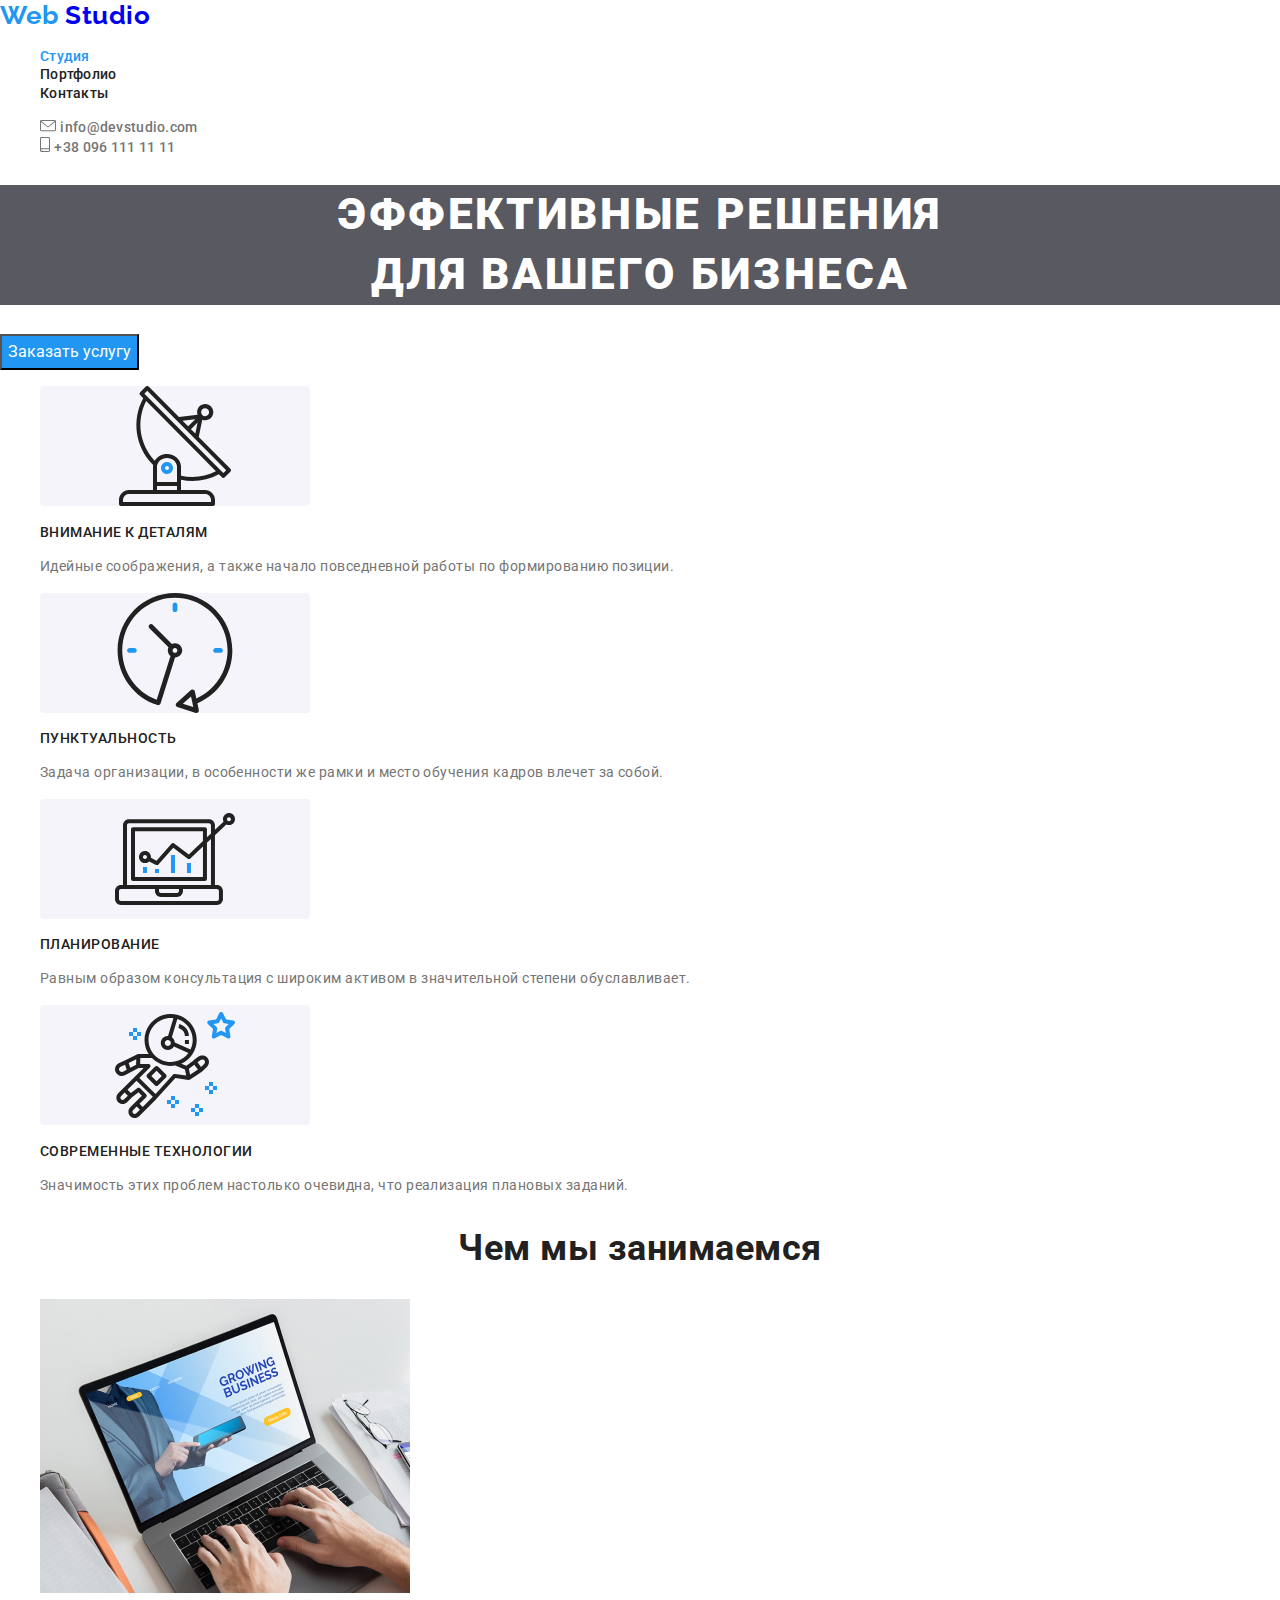
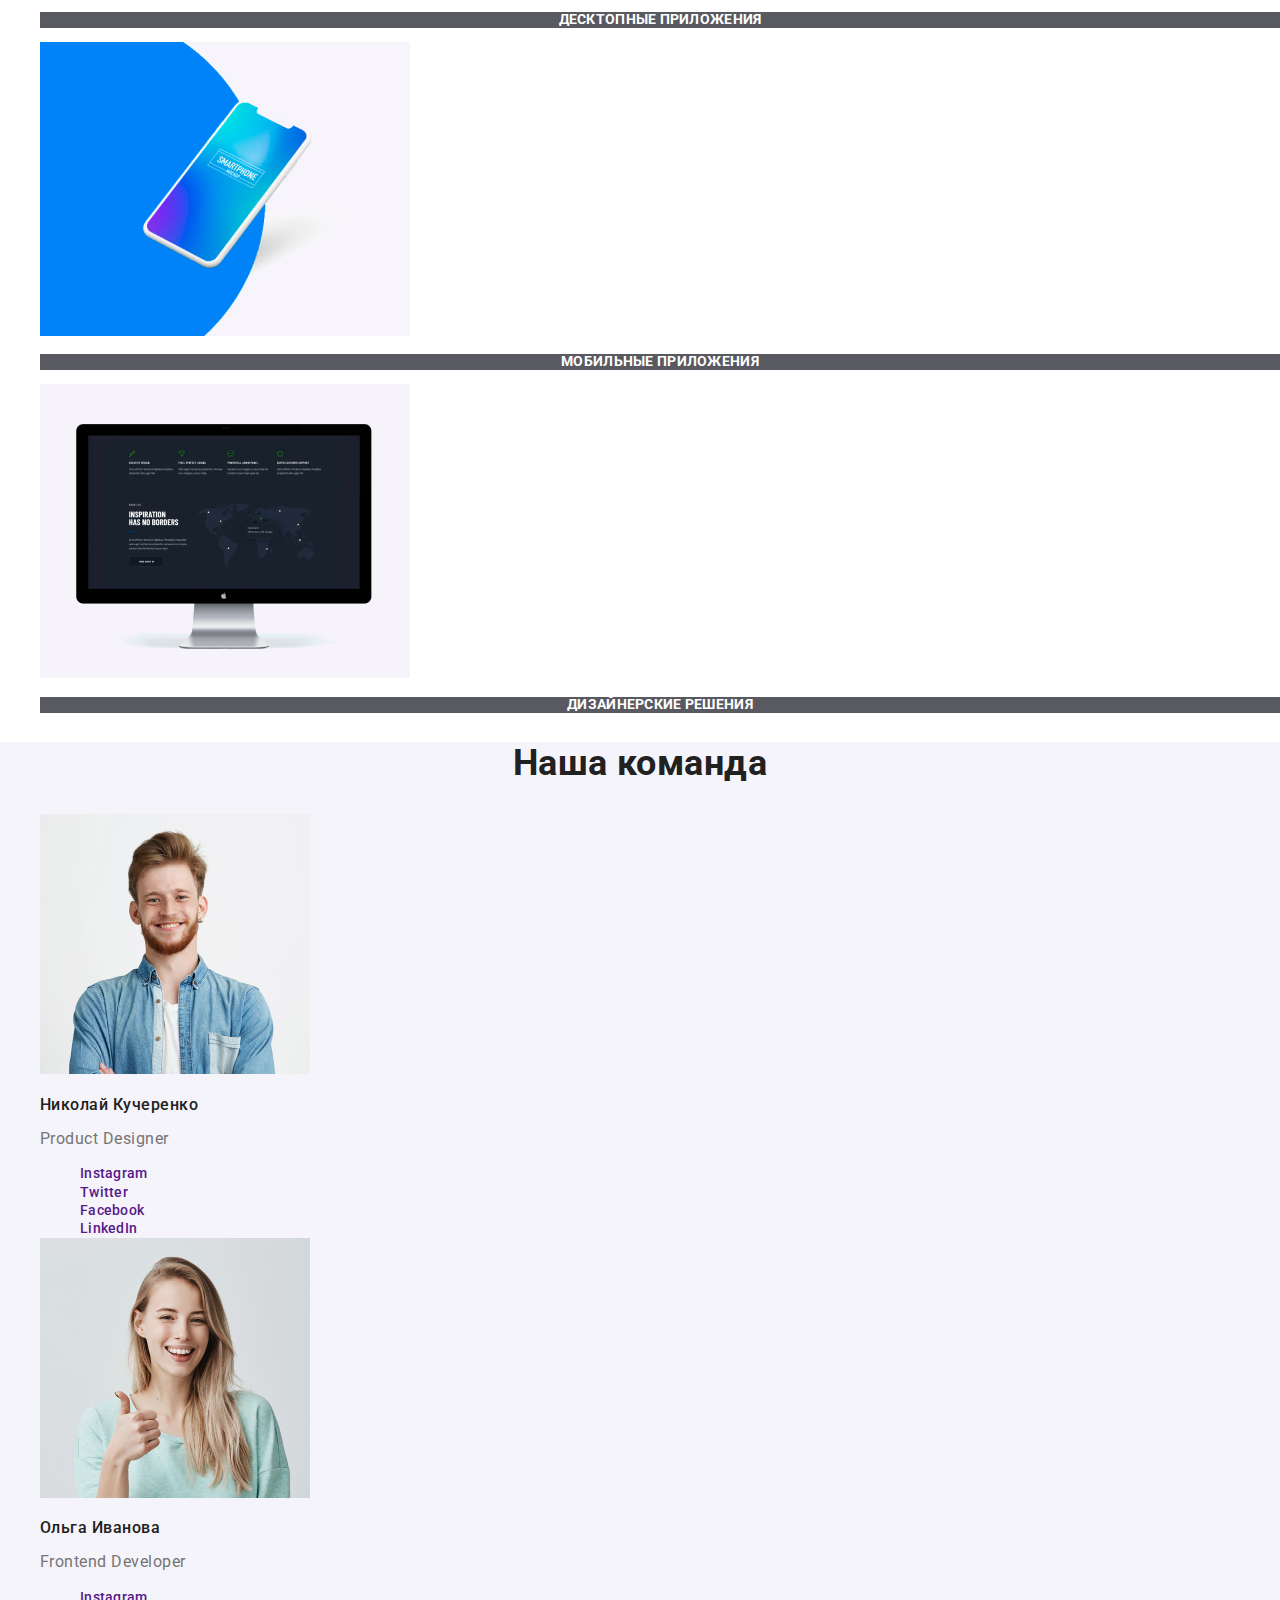
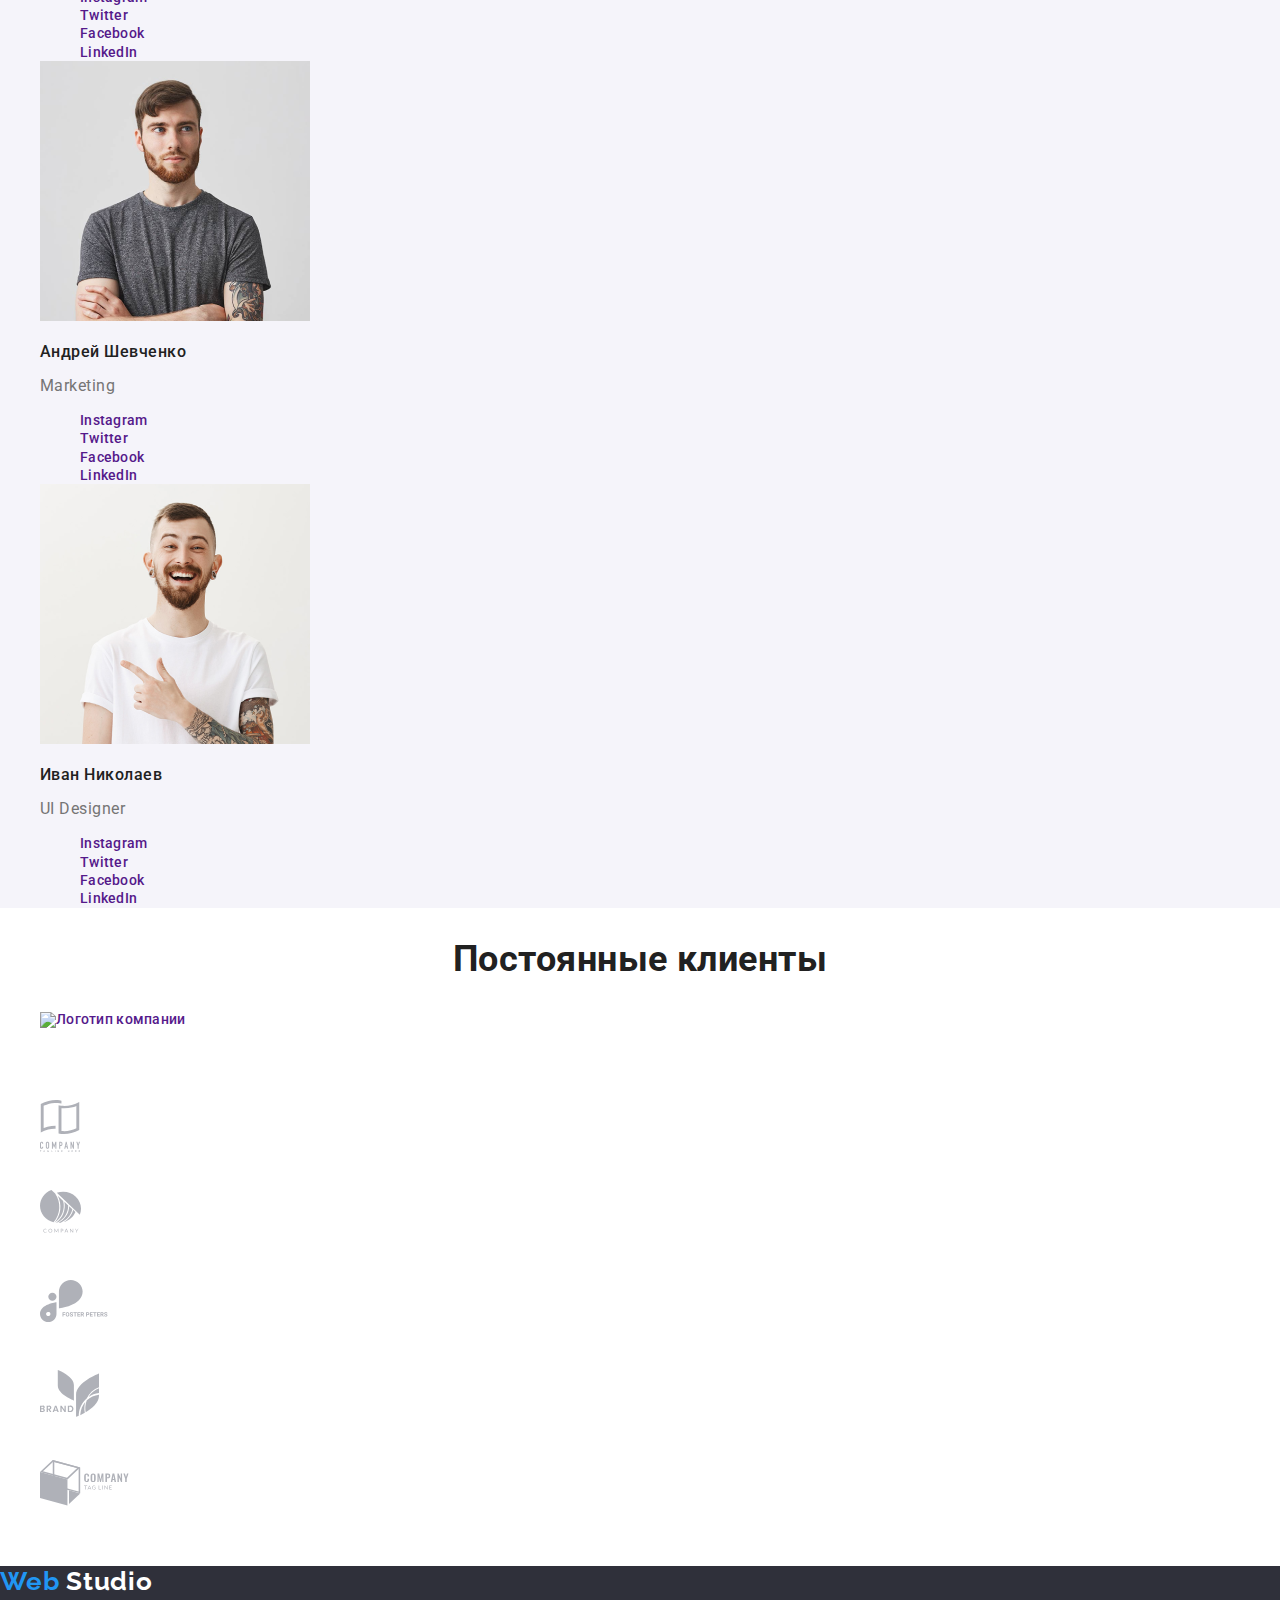
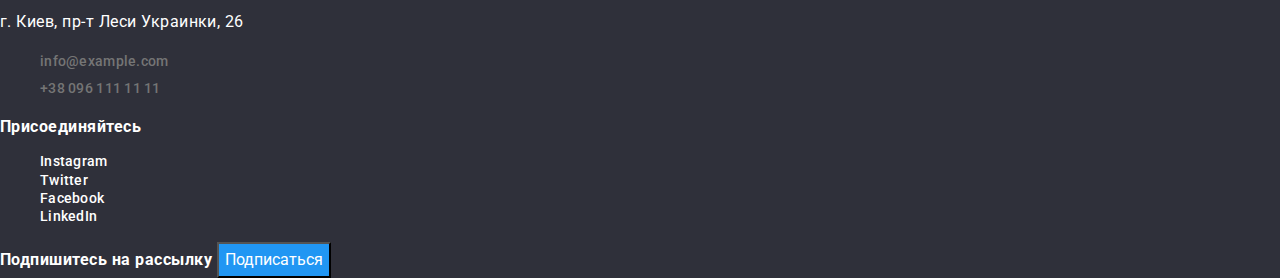
==== index.html @ 059a4208 "Старт ДЗ-3" ====
<!DOCTYPE html>
<html lang="ru">
  <head>
    <meta charset="UTF-8" />
    <meta name="viewport" content="width=device-width, initial-scale=1.0" />
    <title>Web Studio</title>
    <link href="https://fonts.googleapis.com/css2?family=Raleway:wght@700&family=Roboto:wght@400;500;700;900&display=swap" rel="stylesheet">
    <link rel="stylesheet" href="./css/normalize.css">
    <link rel="stylesheet" href="./css/common.css">
    <link rel="stylesheet" href="./css/main.css">
  </head>
  <body>
    <header class="page-header">
      <nav>
        <a href="/" class="logo"><span>Web</span> Studio</a>

        <ul class="site-nav list">
          <li><a href="./index.html" class="link current">Студия</a></li>
          <li><a href="./portfolio.html" class="link">Портфолио</a></li>
          <li><a href="" class="link">Контакты</a></li>
        </ul>
      </nav>

      <ul class="contacts-link">
        <li>
          <img src="./img/envelope.svg" alt="конверт">
          <a href="mailto:info@devstudio.com" target="_blank" rel="noopener noreferrer">
            info@devstudio.com</a>
        </li>

        <li>
          <img src="./img/smartphone.svg" alt="смартфон">
          <a href="tel:+380961111111">+38 096 111 11 11</a>
        </li>
      </ul>
    </header>

    <main>
 
    <!--Секция шапка или герой-->
    <div>
      <section class="section">
        <h1 class="section-title main-title">Эффективные решения <br> для вашего бизнеса</h1>
        <button type="button" class="button main">Заказать услугу</button>
      </section>
    </div>

    <!--Секция Особенности нашей работы-->
    <section class="section">
      <h2 class="section-title visually-hidden">Особенности нашей работы</h2>

      <ul>
        <li class="holder">
          <img class="holder-img" src="./img/antenna.svg" alt="антенна">
          <h3>Внимание к деталям</h3>
          <p>Идейные соображения, а также начало повседневной работы по формированию позиции.</p>
        </li>

        <li class="holder">
          <img class="holder-img" src="./img/clock.svg" alt="часы">
          <h3>Пунктуальность</h3>
          <p>Задача организации, в особенности же рамки и место обучения кадров влечет за собой.</p>
        </li>

        <li class="holder">
          <img class="holder-img" src="./img/diagram.svg" alt="диаграмма в ноутбуке">
          <h3>Планирование</h3>
          <p>Равным образом консультация с широким активом в значительной степени обуславливает.</p>
        </li>

        <li class="holder">
          <img class="holder-img" src="./img/astronaut.svg" alt="астронавт">
          <h3>Современные технологии</h3>
          <p>Значимость этих проблем настолько очевидна, что реализация плановых заданий.</p>
        </li>
      </ul>
    </section>

    <!--Секция Чем мы занимаемся-->
    <section class="section">
      <h2 class="section-title">Чем мы занимаемся</h2>

      <ul>
        <li>
          <a href="">
            <img src="./img/leptop.jpg" alt="ноутбук" width="370">
            <h3 class="holder">Десктопные приложения</h3>
          </a>
        </li>

        <li>
          <a href="">
            <img src="./img/smartphone.jpg" alt="смартфон" width="370">
            <h3 class="holder">Мобильные приложения</h3>
          </a>
        </li>

        <li>
          <a href="">
            <img src="./img/monitor.jpg" alt="монитор" width="370">
            <h3 class="holder">Дизайнерские решения</h3>
          </a>
        </li>
      </ul>
    </section>

    <!--Секция Наша команда-->
    <section class="section team">
      <h2 class="section-title">Наша команда</h2>
      <ul>
        <li>
          <img src="./img/nikolay_kucherenko.jpg" alt="фото Николай Кучеренко" width="270">
          <h3>Николай Кучеренко</h3>
          <p>Product Designer</p>

          <ul class="social-links">
            <li><a href="" aria-label="Ссылка на Instagram">Instagram</a></li>
            <li><a href="" aria-label="Ссылка на Twitter">Twitter</a></li>
            <li><a href="" aria-label="Ссылка на Facebook">Facebook</a></li>
            <li><a href="" aria-label="Ссылка на LinkedIn">LinkedIn</a></li>
          </ul>
        </li>

        <li>
          <img src="./img/olga_ivanova.png" alt="фото Ольга Иванова" width="270">
          <h3>Ольга Иванова</h3>
          <p>Frontend Developer</p>

          <ul class="social-links">
            <li><a href="" aria-label="Ссылка на Instagram">Instagram</a></li>
            <li><a href="" aria-label="Ссылка на Twitter">Twitter</a></li>
            <li><a href="" aria-label="Ссылка на Facebook">Facebook</a></li>
            <li><a href="" aria-label="Ссылка на LinkedIn">LinkedIn</a></li>
          </ul>
        </li>

        <li>
          <img src="./img/andrey_schevchenko.png" alt="фото Андрей Шевченко" width="270">
          <h3>Андрей Шевченко</h3>
          <p>Marketing</p>

          <ul class="social-links">
            <li><a href="" aria-label="Ссылка на Instagram">Instagram</a></li>
            <li><a href="" aria-label="Ссылка на Twitter">Twitter</a></li>
            <li><a href="" aria-label="Ссылка на Facebook">Facebook</a></li>
            <li><a href="" aria-label="Ссылка на LinkedIn">LinkedIn</a></li>
          </ul>
        </li>

        <li>
          <img src="./img/ivan_nikolaev.png" alt="фото Иван Николаев" width="270">
          <h3>Иван Николаев</h3>
          <p>UI Designer</p>

          <ul class="social-links">
            <li><a href="" aria-label="Ссылка на Instagram">Instagram</a></li>
            <li><a href="" aria-label="Ссылка на Twitter">Twitter</a></li>
            <li><a href="" aria-label="Ссылка на Facebook">Facebook</a></li>
            <li><a href="" aria-label="Ссылка на LinkedIn">LinkedIn</a></li>
          </ul>

          <!-- <ul>
            <li><a href=""><img src="./img/ellipse_instagram.svg" alt="значек инстраграм"></a></li>
            <li><a href=""><img src="./img/ellipse_twitter.svg" alt="значек твитер"></a></li>
            <li><a href=""><img src="./img/ellipse_facebook.svg" alt="значек фейсбук"></a></li>
            <li><a href=""><img src="./img/ellipse _linkedin.svg" alt="значек линкедин"></a></li>
          </ul> -->
        </li>
      </ul>
    </section>

    <!--Секция Постоянные клиенты-->
    <section class="section">
      <h2 class="section-title">Постоянные клиенты</h2>
      <ul>
        <li class="icon"><a href=""><img src="./img/YA&CO.svg" alt="Логотип компании"></a></li>
        <li class="icon"><a href=""><img src="./img/company_tagline_here.svg" alt="Логотип компании"></a></li>
        <li class="icon"><a href=""><img src="./img/company.svg" alt="Логотип компании"></a></li>
        <li class="icon"><a href=""><img src="./img/foster_peters.svg" alt="Логотип компании"></a></li>
        <li class="icon"><a href=""><img src="./img/brand.svg" alt="Логотип компании"></a></li>
        <li class="icon"><a href=""><img src="./img/company_tagline.svg" alt="Логотип компании"></a></li>
      </ul>
    </section>
    </main>
    
    <!-- Секция Футера -->
    <footer>
      <a href="/" class="logo"><span>Web</span> Studio</a>
      <address class="address">
        <p class="address">г. Киев, пр-т Леси Украинки, 26</p>
        <ul class="contacts-link">
          <li><a href="mailto:info@example.com" target="_blank" rel="noopener noreferrer">
            info@example.com</a></li>
          <li><a href="tel:+380961111111">+38 096 111 11 11</a></li>
        </ul>
      </address>
      
      <b>Присоединяйтесь</b>
      <ul class="social-links">
        <li><a href="https://instagram.com" target="_blank" rel="noopener noreferrer" 
          aria-label="Ссылка на Instagram">Instagram</a>
        </li>

        <li><a href="https://Twitter.com" target="_blank" rel="noopener noreferrer"
          aria-label="Ссылка на Twitter">Twitter</a>
        </li>

        <li><a href="https://facebook.com" target="_blank" rel="noopener noreferrer"
          aria-label="Ссылка на Facebook">Facebook</a>
        </li>

        <li><a href="https://linkedin.com" target="_blank" rel="noopener noreferrer"
          aria-label="Ссылка на LinkedIn">LinkedIn</a>
        </li>
      </ul>
      <b>Подпишитесь на рассылку</b>
      <button type="button" class="button main">Подписаться</button>
    </footer>
  </body>
</html>
---- css/common.css ----
html {
    box-sizing: border-box;
}

*,
*::before,
*::after {
    box-sizing: inherit;
}

:root {
    --primary-text-color: #212121;
    --secondary-text-color: #757575;
    --accent-color: #2196F3;
    --primary-white-color: #ffffff;
    --secondary-background-color: #F5F4FA;
}

body {
    font-family: Roboto, sans-serif;
    color: var(--primary-text-color);
    background-color: var(--primary-white-color);
    font-style: normal;
    letter-spacing: 0.03em;
}
.visually-hidden { 
    position: absolute !important; clip: rect(1px 1px 1px 1px); /* IE6, IE7 */ clip: rect(1px, 1px, 1px, 1px); padding:0 !important; border:0 !important; height: 1px !important; width: 1px !important; overflow: hidden;
}
 
p {
    color: var(--secondary-text-color);
}

ul {
    list-style: none;
}

a {
    font-weight: 500;
    font-size: 14px;
    line-height: 1.14;
    letter-spacing: 0.02em;
    text-decoration-line:none;
}

/*стилизация логотипа*/

.main-title {
    color: var(--primary-white-color);
    background-color: rgba(47, 48, 58, 0.8);
}

.logo {
    font-family: Raleway, sans-serif;
    font-weight: bold;
    font-size: 26px;
    line-height: 1.19;
}

.logo span {
    color: var(--accent-color);
}

/*site nav*/

.site-nav .link {
    color: var(--primary-text-color);
}

.site-nav .link:hover,
.site-nav .link:focus,
.contacts-link a:hover,
.contacts-link a:focus,
.social-links a:hover,
.social-links a:focus {
    color: var(--accent-color);
}

.site-nav .link.current {
    color: var(--accent-color);
}

/*Contacts*/
 .contacts-link a {
    color: var(--secondary-text-color);
}

/*Стилизация кнопок*/
.button {
    font-family: Roboto, sans-serif;
    font-size: 16px;
    line-height: 1.875; 
}

.button.main,
.button:hover,
.button:focus,
.holder:hover,
.icon:hover
 {
    color: var(--primary-white-color);
    background-color: var(--accent-color);
}

 /*Стилизация футера*/
.address,
footer b,
footer .social-links a {
    font-style: normal;
    color: var(--primary-white-color);
}

footer {
    background-color: #2F303A;
}

footer .logo {
    font-family: Raleway, sans-serif;
    font-weight: bold;
    font-size: 26px;
    line-height: 1.19;
    letter-spacing: 0.03em;
    color: var(--primary-white-color);
}

.address .contacts-link {
    line-height: 1.71;
    letter-spacing: 0.03em;
    color: rgba(255, 255, 255, 0.6);
}
---- css/main.css ----
.section-title.main-title {
    font-weight: 900;
    font-size: 44px;
    line-height: 1.36;
    text-align: center;
    letter-spacing: 0.06em;
    text-transform: uppercase;
}

.holder-img {
    width: 270px;
    height: 120px;
    left: 215px;
    top: 774px;
    background-color: var(--secondary-background-color);
    border-radius: 4px;
}

.holder>h3 {
    font-size: 14px;
    line-height: 1.14;
    text-transform: uppercase;
}

.holder>p {
    font-size: 14px;
    line-height: 1.71;
   }

.section-title {
    font-weight: bold;
    font-size: 36px;
    line-height: 1.17;
    text-align: center;
}

h3.holder {
    font-weight: bold;
    font-size: 14px;
    line-height: 1.14;
    text-align: center;
    text-transform: uppercase;
    color: var(--primary-white-color);
    background-color: rgba(47, 48, 58, 0.8);
}

.section.team {
    background-color: var(--secondary-background-color);
}

h3 {
    font-weight: 500;
    font-size: 16px;
    line-height: 1.19;
}

.icon {
    width: 170px;
    height: 90px;
}

/*цвет основного текста #212121*/

/*вторичный цвет #757575*/

/*белый #FFFFFF*/

/*акцент #2196F3*/

/*основной цвет фона #FFFFFF*/

/*вторичный цвет фона #F5F4FA*/

/*цвет фона футера #2F303A*/
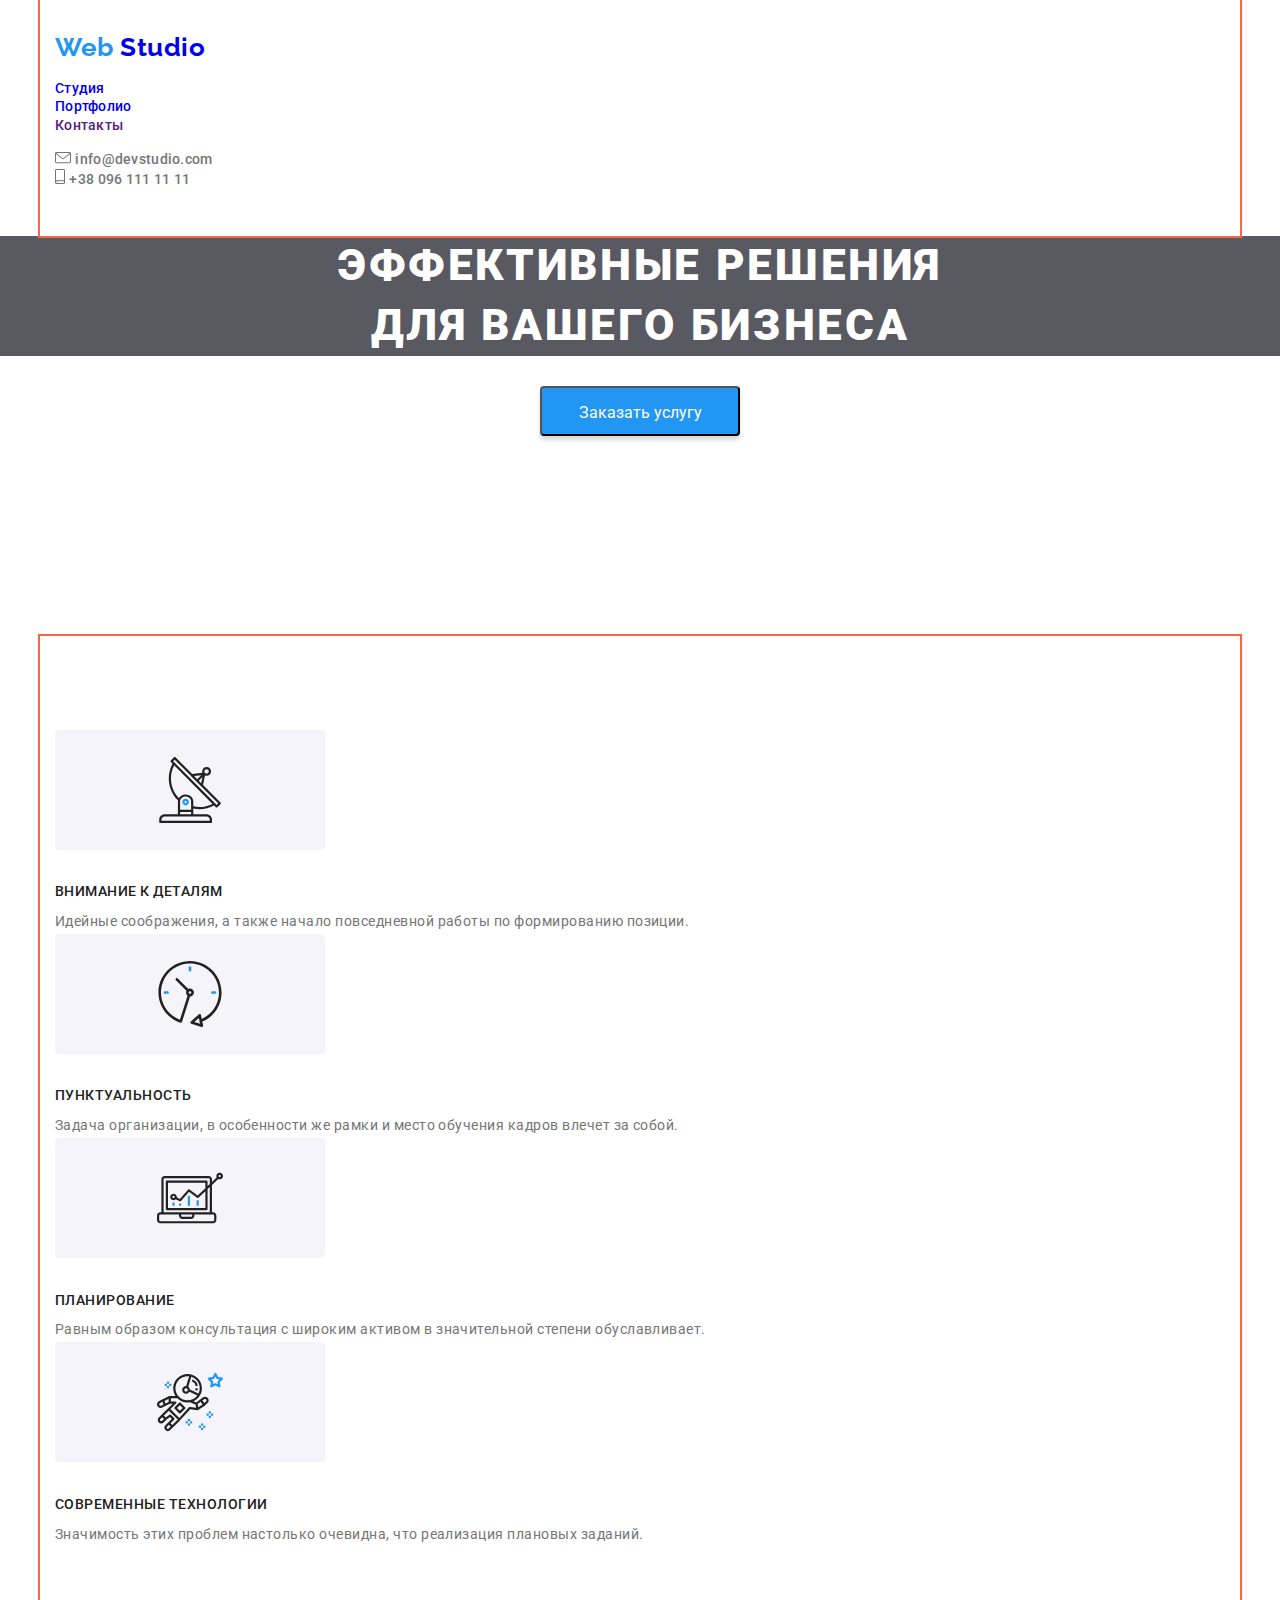
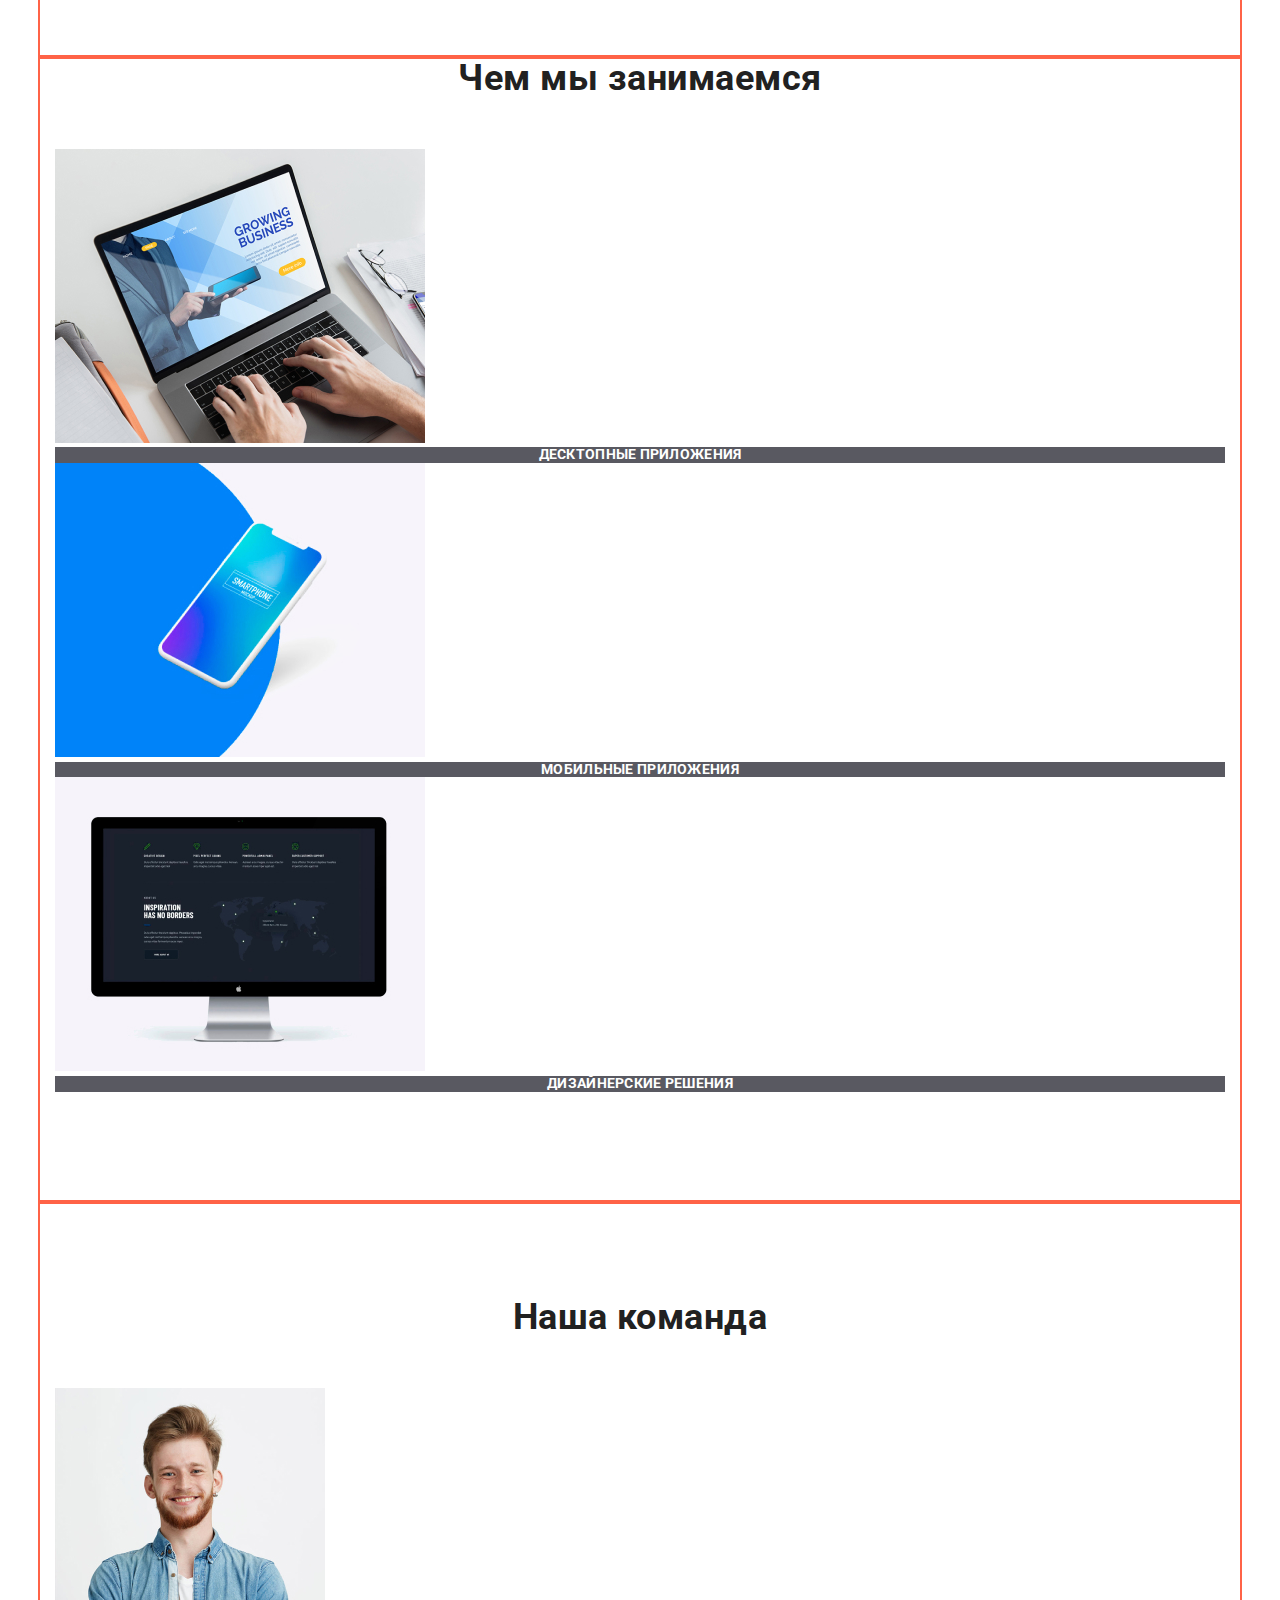
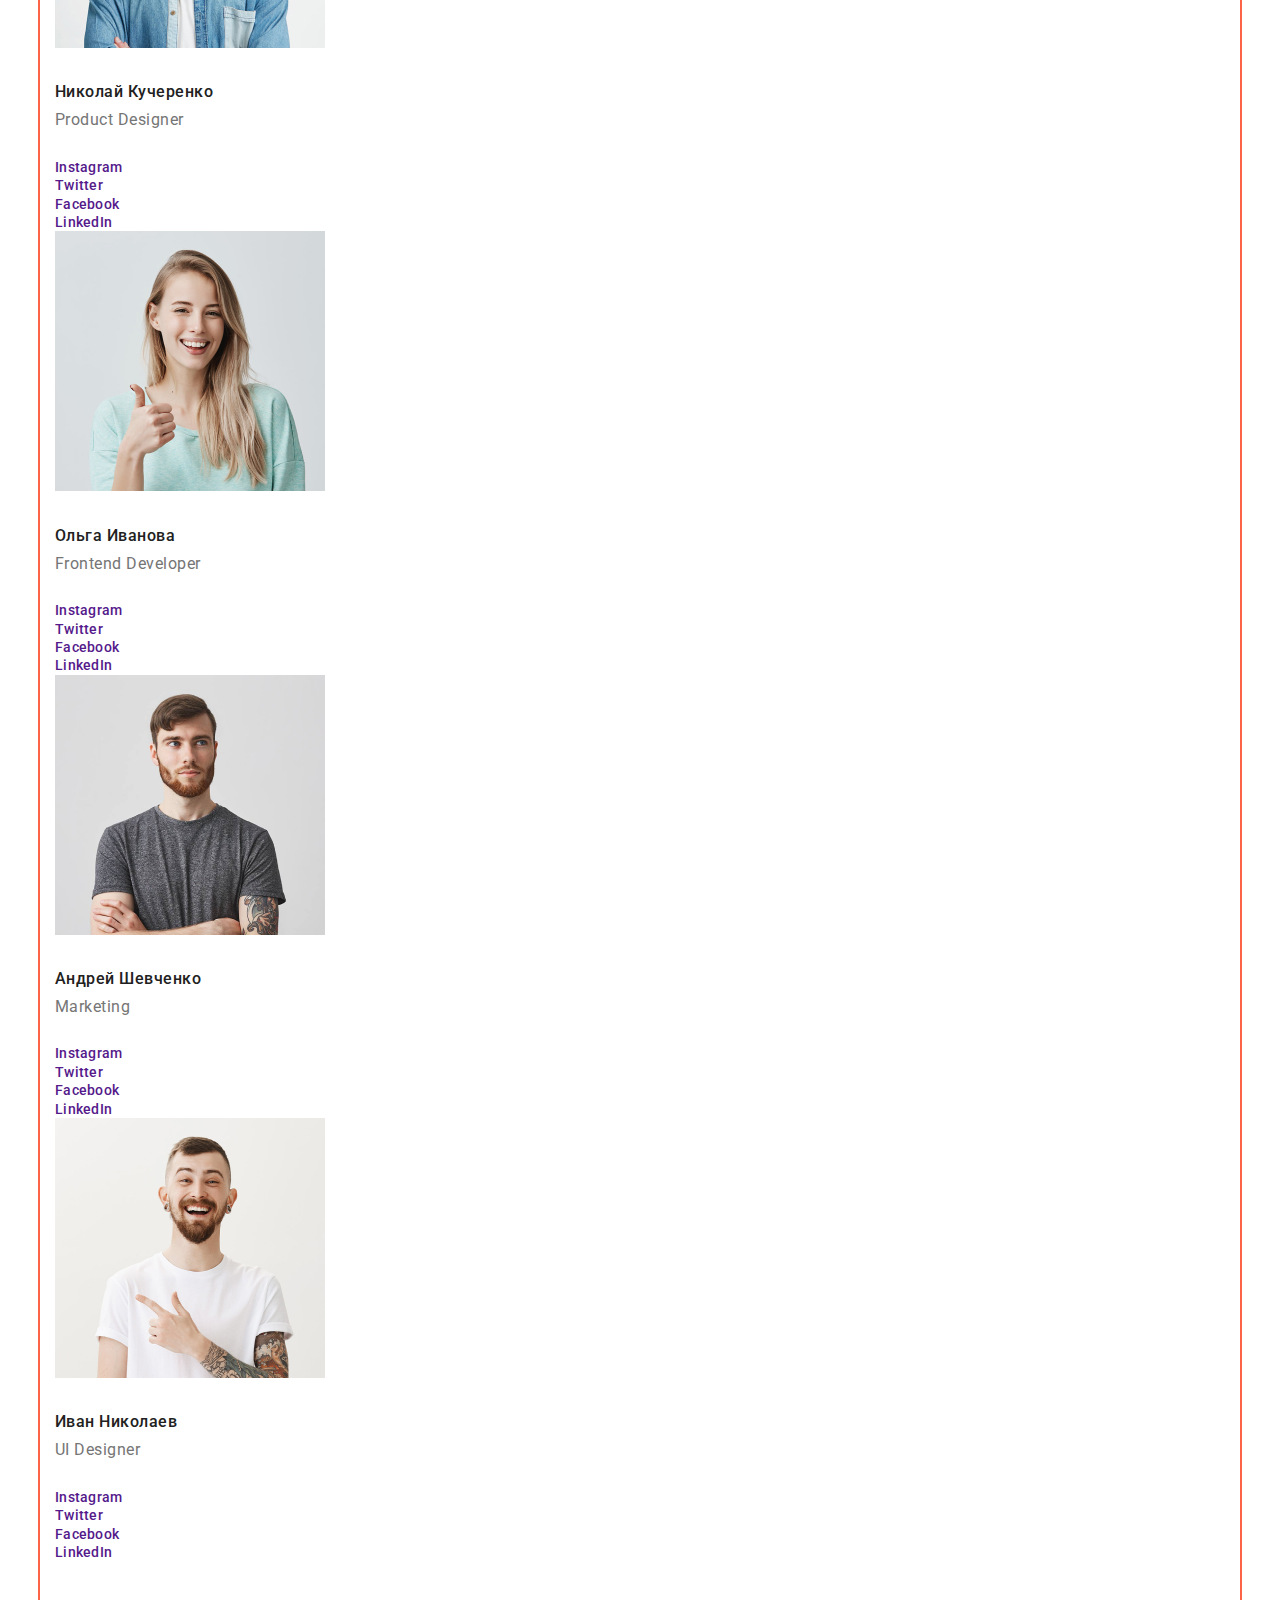
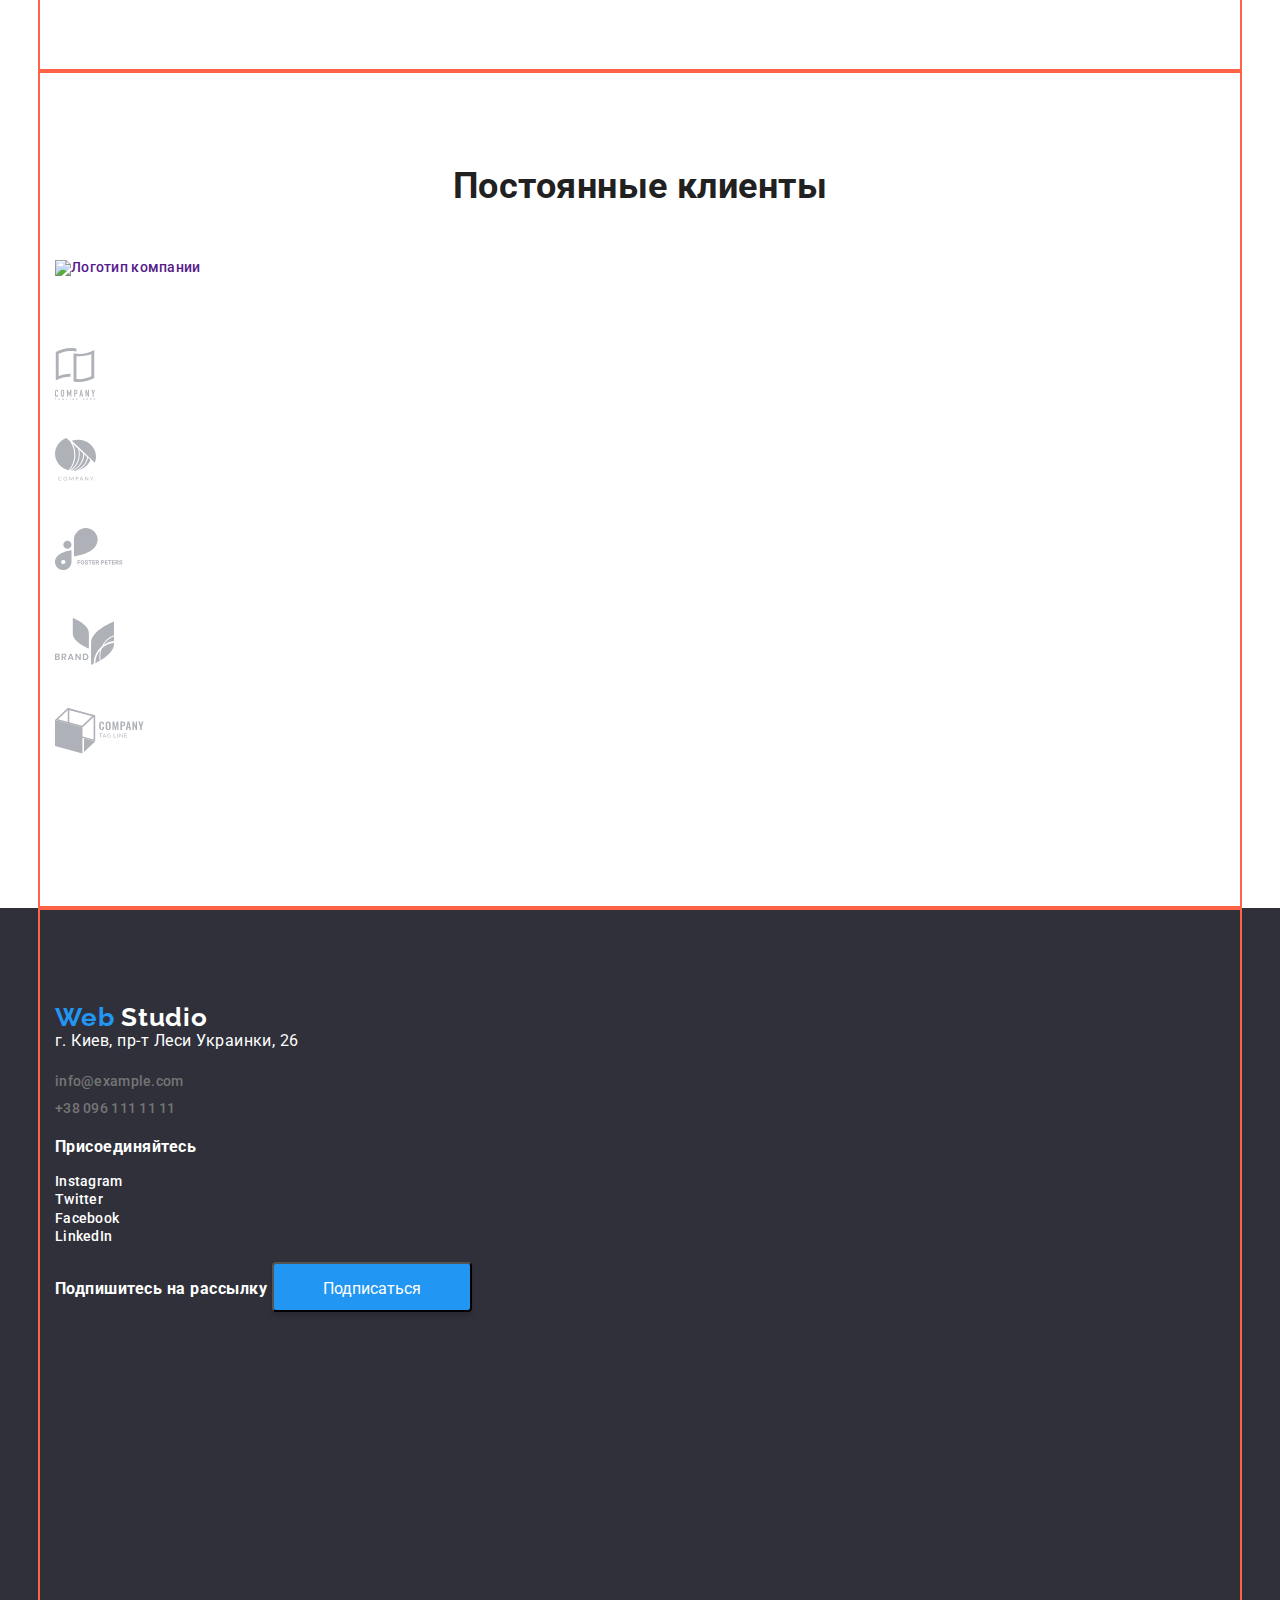
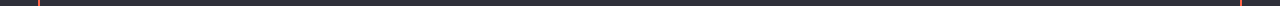
==== commit 7c6001d6: "Створені контейнери для секцій" ====
--- a/index.html
+++ b/index.html
@@ -4,42 +4,44 @@
     <meta charset="UTF-8" />
     <meta name="viewport" content="width=device-width, initial-scale=1.0" />
     <title>Web Studio</title>
-    <link href="https://fonts.googleapis.com/css2?family=Raleway:wght@700&family=Roboto:wght@400;500;700;900&display=swap" rel="stylesheet">
-    <link rel="stylesheet" href="./css/normalize.css">
+    <link rel="stylesheet" href="https://fonts.googleapis.com/css2?family=Raleway:wght@700&family=Roboto:wght@400;500;700;900&display=swap">
+    <link rel="stylesheet" href="https://cdnjs.cloudflare.com/ajax/libs/modern-normalize/0.7.0/modern-normalize.min.css">
     <link rel="stylesheet" href="./css/common.css">
     <link rel="stylesheet" href="./css/main.css">
   </head>
   <body>
     <header class="page-header">
-      <nav>
-        <a href="/" class="logo"><span>Web</span> Studio</a>
-
-        <ul class="site-nav list">
-          <li><a href="./index.html" class="link current">Студия</a></li>
-          <li><a href="./portfolio.html" class="link">Портфолио</a></li>
-          <li><a href="" class="link">Контакты</a></li>
+      <div class="container header">
+        <nav>
+          <a href="/" class="logo"><span>Web</span> Studio</a>
+  
+          <ul class="site-nav-list">
+            <li><a href="./index.html" class="link current">Студия</a></li>
+            <li><a href="./portfolio.html" class="link">Портфолио</a></li>
+            <li><a href="" class="link">Контакты</a></li>
+          </ul>
+        </nav>
+  
+        <ul class="contacts-link">
+          <li>
+            <img src="./img/envelope.svg" alt="конверт">
+            <a href="mailto:info@devstudio.com" target="_blank" rel="noopener noreferrer">
+              info@devstudio.com</a>
+          </li>
+  
+          <li>
+            <img src="./img/smartphone.svg" alt="смартфон">
+            <a href="tel:+380961111111">+38 096 111 11 11</a>
+          </li>
         </ul>
-      </nav>
-
-      <ul class="contacts-link">
-        <li>
-          <img src="./img/envelope.svg" alt="конверт">
-          <a href="mailto:info@devstudio.com" target="_blank" rel="noopener noreferrer">
-            info@devstudio.com</a>
-        </li>
-
-        <li>
-          <img src="./img/smartphone.svg" alt="смартфон">
-          <a href="tel:+380961111111">+38 096 111 11 11</a>
-        </li>
-      </ul>
+      </div>
     </header>
 
     <main>
  
     <!--Секция шапка или герой-->
-    <div>
-      <section class="section">
+    <div >
+      <section class="section hero">
         <h1 class="section-title main-title">Эффективные решения <br> для вашего бизнеса</h1>
         <button type="button" class="button main">Заказать услугу</button>
       </section>
@@ -47,9 +49,10 @@
 
     <!--Секция Особенности нашей работы-->
     <section class="section">
-      <h2 class="section-title visually-hidden">Особенности нашей работы</h2>
-
-      <ul>
+      <div class="container">
+        <h2 class="section-title visually-hidden">Особенности нашей работы</h2>
+
+      <ul class="advantages">
         <li class="holder">
           <img class="holder-img" src="./img/antenna.svg" alt="антенна">
           <h3>Внимание к деталям</h3>
@@ -74,11 +77,13 @@
           <p>Значимость этих проблем настолько очевидна, что реализация плановых заданий.</p>
         </li>
       </ul>
+      </div>
     </section>
 
     <!--Секция Чем мы занимаемся-->
-    <section class="section">
-      <h2 class="section-title">Чем мы занимаемся</h2>
+    <section class="section no-padding">
+      <div class="container no-padding">
+        <h2 class="section-title">Чем мы занимаемся</h2>
 
       <ul>
         <li>
@@ -102,55 +107,57 @@
           </a>
         </li>
       </ul>
+      </div>
     </section>
 
     <!--Секция Наша команда-->
-    <section class="section team">
-      <h2 class="section-title">Наша команда</h2>
+    <section class="section">
+      <div class="container team">
+        <h2 class="section-title">Наша команда</h2>
       <ul>
         <li>
-          <img src="./img/nikolay_kucherenko.jpg" alt="фото Николай Кучеренко" width="270">
-          <h3>Николай Кучеренко</h3>
-          <p>Product Designer</p>
-
-          <ul class="social-links">
-            <li><a href="" aria-label="Ссылка на Instagram">Instagram</a></li>
-            <li><a href="" aria-label="Ссылка на Twitter">Twitter</a></li>
-            <li><a href="" aria-label="Ссылка на Facebook">Facebook</a></li>
-            <li><a href="" aria-label="Ссылка на LinkedIn">LinkedIn</a></li>
-          </ul>
-        </li>
-
-        <li>
-          <img src="./img/olga_ivanova.png" alt="фото Ольга Иванова" width="270">
-          <h3>Ольга Иванова</h3>
-          <p>Frontend Developer</p>
-
-          <ul class="social-links">
-            <li><a href="" aria-label="Ссылка на Instagram">Instagram</a></li>
-            <li><a href="" aria-label="Ссылка на Twitter">Twitter</a></li>
-            <li><a href="" aria-label="Ссылка на Facebook">Facebook</a></li>
-            <li><a href="" aria-label="Ссылка на LinkedIn">LinkedIn</a></li>
-          </ul>
-        </li>
-
-        <li>
-          <img src="./img/andrey_schevchenko.png" alt="фото Андрей Шевченко" width="270">
-          <h3>Андрей Шевченко</h3>
-          <p>Marketing</p>
-
-          <ul class="social-links">
-            <li><a href="" aria-label="Ссылка на Instagram">Instagram</a></li>
-            <li><a href="" aria-label="Ссылка на Twitter">Twitter</a></li>
-            <li><a href="" aria-label="Ссылка на Facebook">Facebook</a></li>
-            <li><a href="" aria-label="Ссылка на LinkedIn">LinkedIn</a></li>
-          </ul>
-        </li>
-
-        <li>
-          <img src="./img/ivan_nikolaev.png" alt="фото Иван Николаев" width="270">
-          <h3>Иван Николаев</h3>
-          <p>UI Designer</p>
+          <img class="photo-team" src="./img/nikolay_kucherenko.jpg" alt="фото Николай Кучеренко" width="270">
+          <h3 class="name-team">Николай Кучеренко</h3>
+          <p class="position-team">Product Designer</p>
+
+          <ul class="social-links">
+            <li><a href="" aria-label="Ссылка на Instagram">Instagram</a></li>
+            <li><a href="" aria-label="Ссылка на Twitter">Twitter</a></li>
+            <li><a href="" aria-label="Ссылка на Facebook">Facebook</a></li>
+            <li><a href="" aria-label="Ссылка на LinkedIn">LinkedIn</a></li>
+          </ul>
+        </li>
+
+        <li>
+          <img class="photo-team" src="./img/olga_ivanova.png" alt="фото Ольга Иванова" width="270">
+          <h3 class="name-team">Ольга Иванова</h3>
+          <p class="position-team">Frontend Developer</p>
+
+          <ul class="social-links">
+            <li><a href="" aria-label="Ссылка на Instagram">Instagram</a></li>
+            <li><a href="" aria-label="Ссылка на Twitter">Twitter</a></li>
+            <li><a href="" aria-label="Ссылка на Facebook">Facebook</a></li>
+            <li><a href="" aria-label="Ссылка на LinkedIn">LinkedIn</a></li>
+          </ul>
+        </li>
+
+        <li>
+          <img class="photo-team" src="./img/andrey_schevchenko.png" alt="фото Андрей Шевченко" width="270">
+          <h3 class="name-team">Андрей Шевченко</h3>
+          <p class="position-team">Marketing</p>
+
+          <ul class="social-links">
+            <li><a href="" aria-label="Ссылка на Instagram">Instagram</a></li>
+            <li><a href="" aria-label="Ссылка на Twitter">Twitter</a></li>
+            <li><a href="" aria-label="Ссылка на Facebook">Facebook</a></li>
+            <li><a href="" aria-label="Ссылка на LinkedIn">LinkedIn</a></li>
+          </ul>
+        </li>
+
+        <li>
+          <img class="photo-team" src="./img/ivan_nikolaev.png" alt="фото Иван Николаев" width="270">
+          <h3 class="name-team">Иван Николаев</h3>
+          <p class="position-team">UI Designer</p>
 
           <ul class="social-links">
             <li><a href="" aria-label="Ссылка на Instagram">Instagram</a></li>
@@ -167,11 +174,13 @@
           </ul> -->
         </li>
       </ul>
+      </div>
     </section>
 
     <!--Секция Постоянные клиенты-->
     <section class="section">
-      <h2 class="section-title">Постоянные клиенты</h2>
+      <div class="container client">
+        <h2 class="section-title">Постоянные клиенты</h2>
       <ul>
         <li class="icon"><a href=""><img src="./img/YA&CO.svg" alt="Логотип компании"></a></li>
         <li class="icon"><a href=""><img src="./img/company_tagline_here.svg" alt="Логотип компании"></a></li>
@@ -180,12 +189,14 @@
         <li class="icon"><a href=""><img src="./img/brand.svg" alt="Логотип компании"></a></li>
         <li class="icon"><a href=""><img src="./img/company_tagline.svg" alt="Логотип компании"></a></li>
       </ul>
+      </div>
     </section>
     </main>
     
     <!-- Секция Футера -->
     <footer>
-      <a href="/" class="logo"><span>Web</span> Studio</a>
+      <div class="container footer">
+        <a href="/" class="logo"><span>Web</span> Studio</a>
       <address class="address">
         <p class="address">г. Киев, пр-т Леси Украинки, 26</p>
         <ul class="contacts-link">
@@ -215,6 +226,7 @@
       </ul>
       <b>Подпишитесь на рассылку</b>
       <button type="button" class="button main">Подписаться</button>
+      </div>
     </footer>
   </body>
 </html>
--- a/css/common.css
+++ b/css/common.css
@@ -17,12 +17,21 @@
 }
 
 body {
+    margin: 0;
     font-family: Roboto, sans-serif;
     color: var(--primary-text-color);
     background-color: var(--primary-white-color);
     font-style: normal;
     letter-spacing: 0.03em;
 }
+
+h1,
+h2,
+h3,
+p {
+    margin: 0;
+}
+
 .visually-hidden { 
     position: absolute !important; clip: rect(1px 1px 1px 1px); /* IE6, IE7 */ clip: rect(1px, 1px, 1px, 1px); padding:0 !important; border:0 !important; height: 1px !important; width: 1px !important; overflow: hidden;
 }
@@ -32,6 +41,7 @@
 }
 
 ul {
+    padding: 0;
     list-style: none;
 }
 
@@ -43,6 +53,21 @@
     text-decoration-line:none;
 }
 
+.container {
+    padding: 94px 15px;
+    margin-left: auto;
+    margin-right: auto;
+    width: 1200px;
+    outline: solid 2px tomato;
+}
+
+.container.header {
+    padding: 32px 15px;
+}
+
+.no-padding {
+    padding-top: 0;
+}
 /*стилизация логотипа*/
 
 .main-title {
@@ -61,7 +86,17 @@
     color: var(--accent-color);
 }
 
+/*Page header*/
+
+/*.page-header {
+background-color: turquoise;
+}*/
+
 /*site nav*/
+
+.site-nav-list {
+    padding: 0;
+}
 
 .site-nav .link {
     color: var(--primary-text-color);
@@ -81,6 +116,11 @@
 }
 
 /*Contacts*/
+
+.contacts-link {
+    padding: 0;
+}
+
  .contacts-link a {
     color: var(--secondary-text-color);
 }
--- a/css/main.css
+++ b/css/main.css
@@ -1,22 +1,45 @@
 .section-title.main-title {
+    margin-bottom: 30px;
     font-weight: 900;
     font-size: 44px;
     line-height: 1.36;
-    text-align: center;
     letter-spacing: 0.06em;
     text-transform: uppercase;
 }
 
+.hero {
+    text-align: center;
+}
+
+.button {
+    margin-bottom: 200px;
+    padding: 10px 32px;
+    min-width: 200px;
+    height: 50px;
+    border-radius: 4px;
+    box-shadow: 0px 4px 4px rgba(0, 0, 0, 0.15);
+}
+
+.advantages {
+    padding: 0;
+    margin-top: 0;
+    
+}
+
 .holder-img {
+    margin-bottom: 30px;
+    padding: 27px 101px;
     width: 270px;
     height: 120px;
     left: 215px;
     top: 774px;
     background-color: var(--secondary-background-color);
     border-radius: 4px;
+    text-align: center;
 }
 
 .holder>h3 {
+    margin-bottom: 10px;
     font-size: 14px;
     line-height: 1.14;
     text-transform: uppercase;
@@ -28,6 +51,7 @@
    }
 
 .section-title {
+    margin-bottom: 50px;
     font-weight: bold;
     font-size: 36px;
     line-height: 1.17;
@@ -48,6 +72,18 @@
     background-color: var(--secondary-background-color);
 }
 
+.photo-team {
+    margin-bottom: 30px;
+}
+
+.name-team {
+    margin-bottom: 10px;
+}
+
+.position-team {
+    margin-bottom: 28px;
+}
+
 h3 {
     font-weight: 500;
     font-size: 16px;
@@ -58,6 +94,7 @@
     width: 170px;
     height: 90px;
 }
+
 
 /*цвет основного текста #212121*/
 
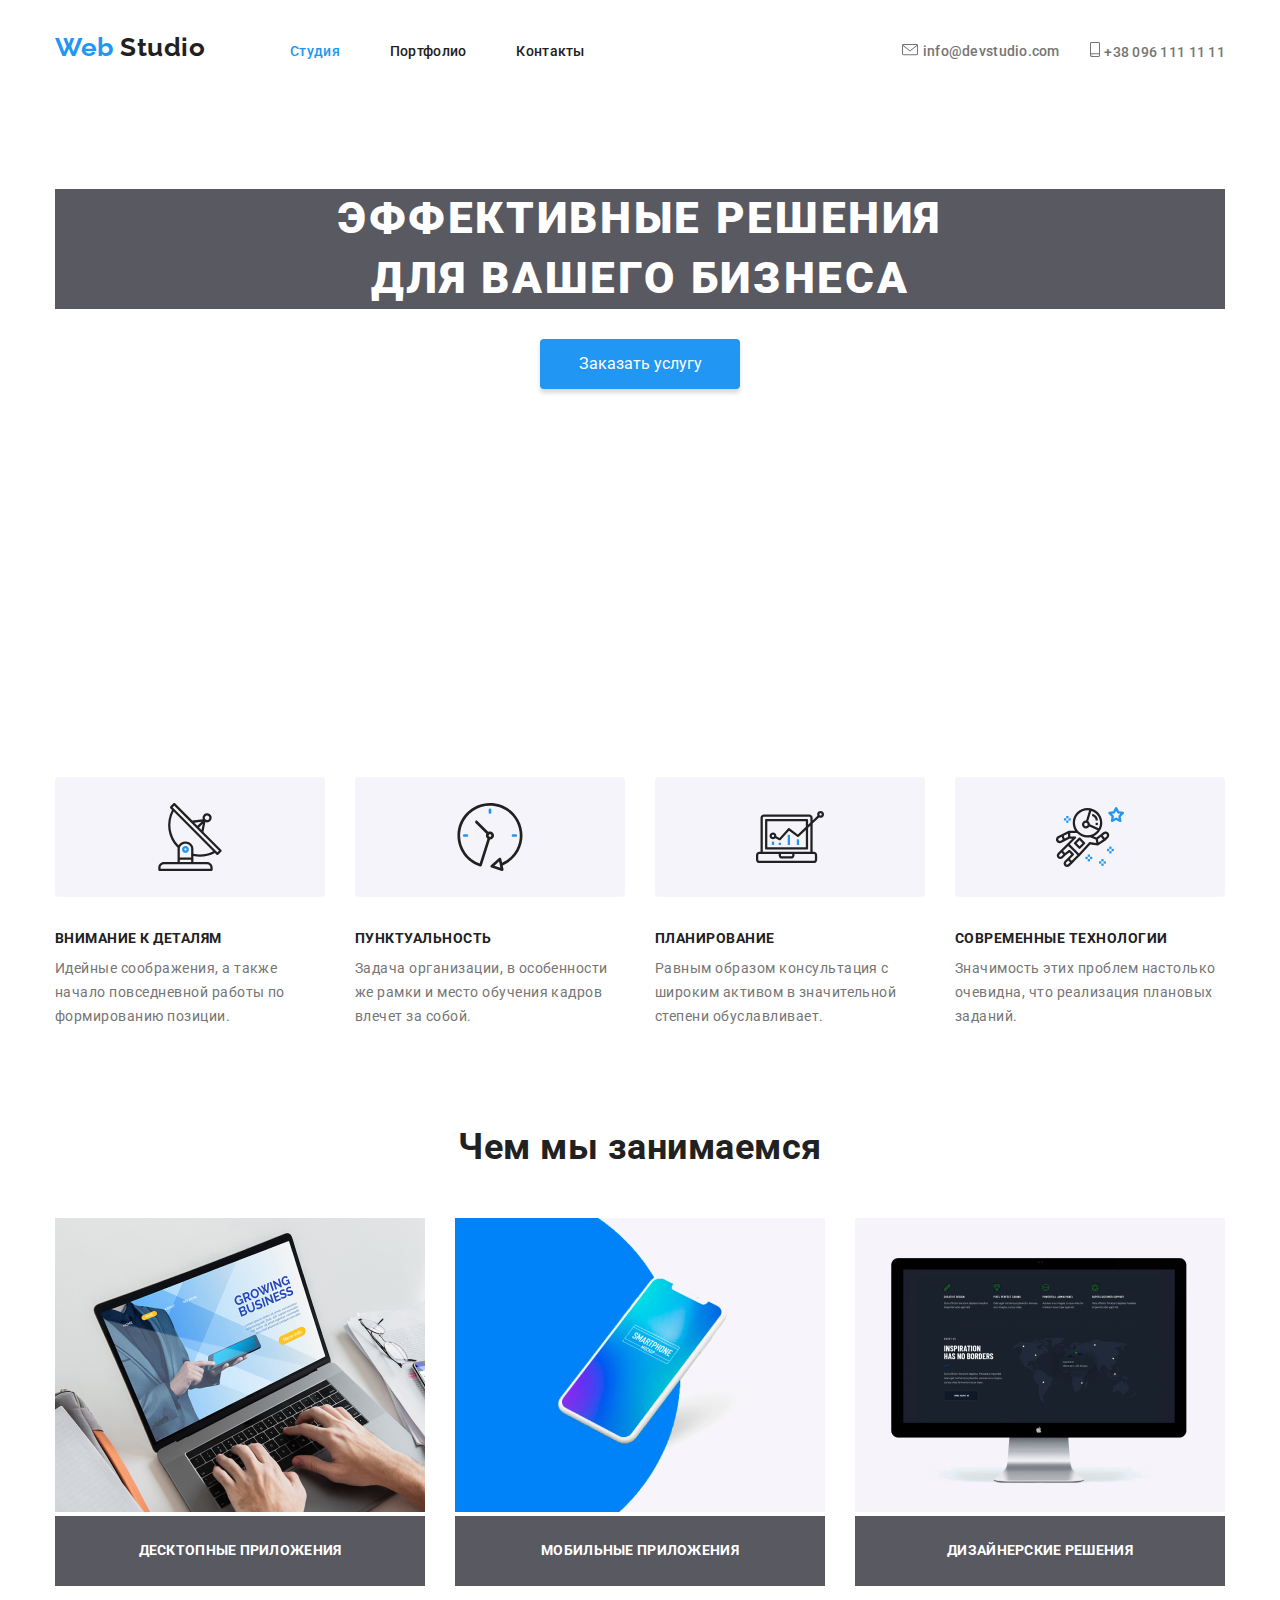
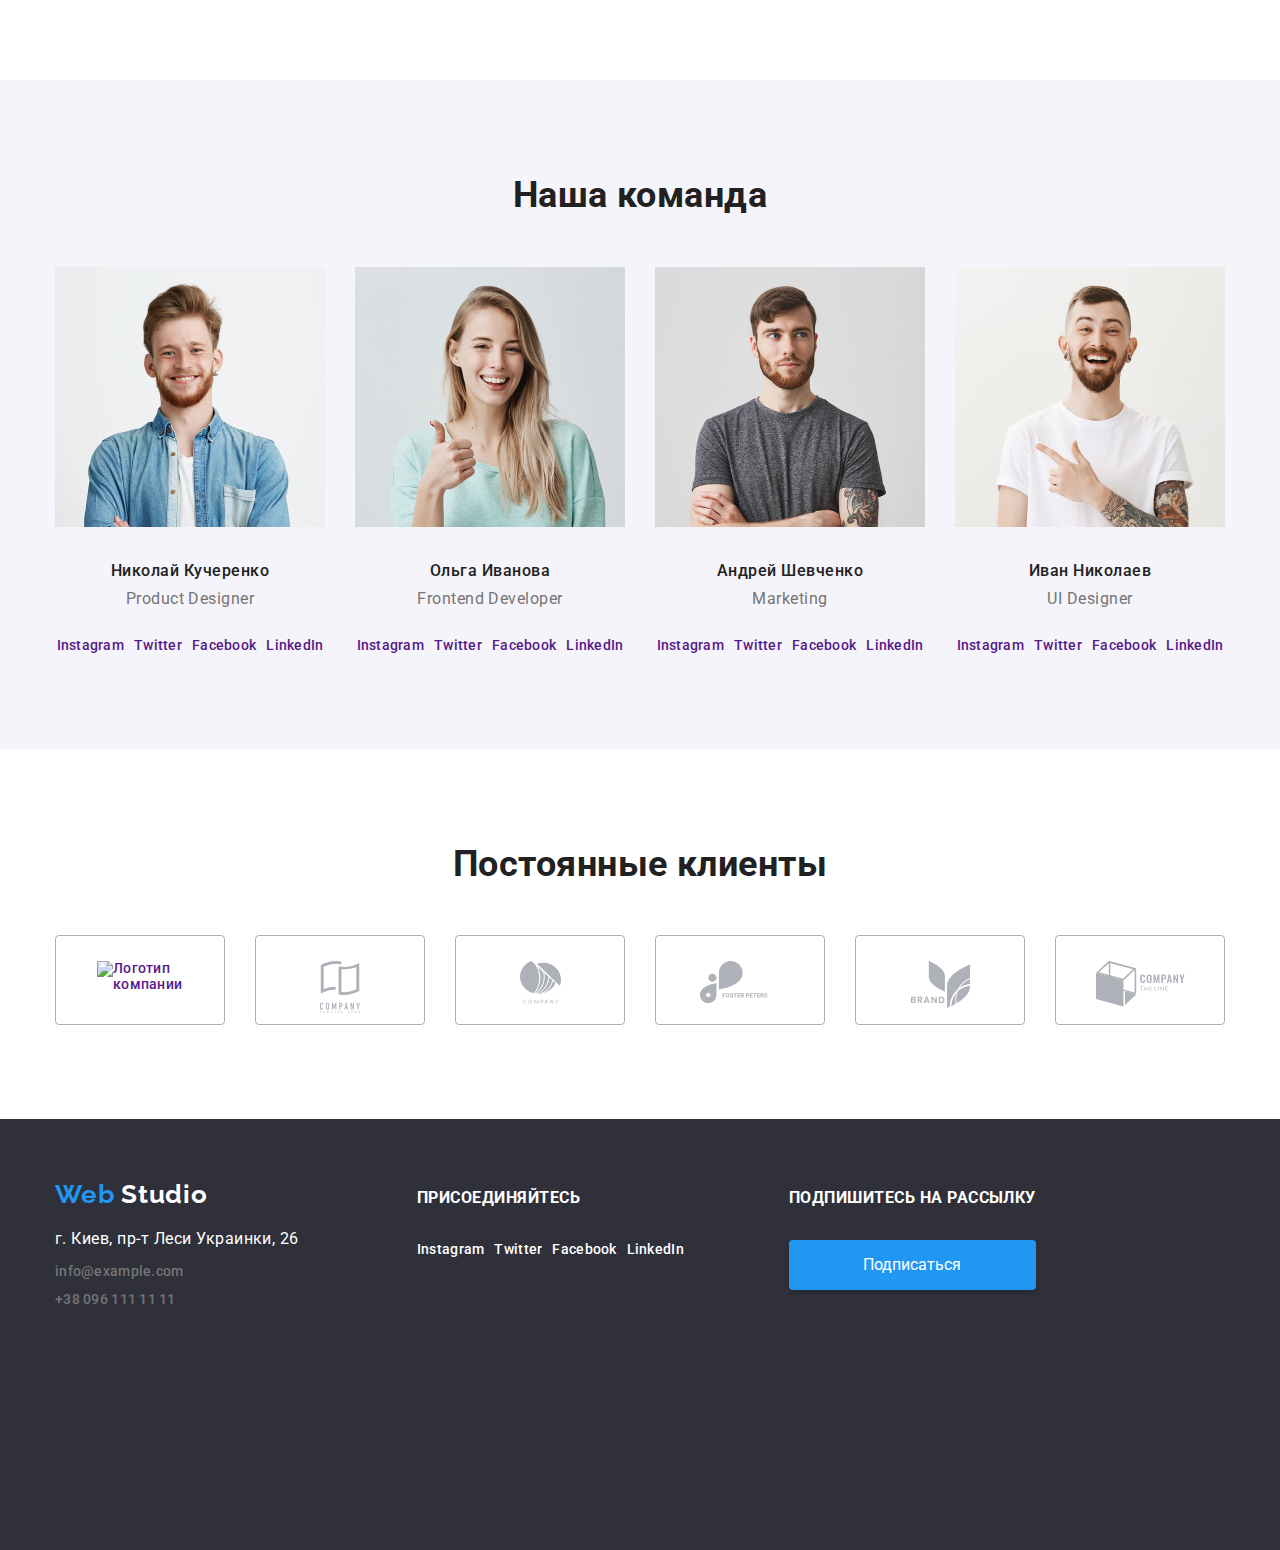
==== commit 16bc73df: "ДЗ-3 готова до здачі" ====
--- a/index.html
+++ b/index.html
@@ -12,24 +12,24 @@
   <body>
     <header class="page-header">
       <div class="container header">
-        <nav>
+        <nav class="navigation">
           <a href="/" class="logo"><span>Web</span> Studio</a>
   
           <ul class="site-nav-list">
-            <li><a href="./index.html" class="link current">Студия</a></li>
-            <li><a href="./portfolio.html" class="link">Портфолио</a></li>
-            <li><a href="" class="link">Контакты</a></li>
+            <li class="nav-item"><a href="./index.html" class="link current">Студия</a></li>
+            <li class="nav-item"><a href="./portfolio.html" class="link">Портфолио</a></li>
+            <li class="nav-item"><a href="" class="link">Контакты</a></li>
           </ul>
         </nav>
   
         <ul class="contacts-link">
-          <li>
+          <li class="contacts-item">
             <img src="./img/envelope.svg" alt="конверт">
             <a href="mailto:info@devstudio.com" target="_blank" rel="noopener noreferrer">
               info@devstudio.com</a>
           </li>
   
-          <li>
+          <li class="contacts-item">
             <img src="./img/smartphone.svg" alt="смартфон">
             <a href="tel:+380961111111">+38 096 111 11 11</a>
           </li>
@@ -40,7 +40,7 @@
     <main>
  
     <!--Секция шапка или герой-->
-    <div >
+    <div class="container">
       <section class="section hero">
         <h1 class="section-title main-title">Эффективные решения <br> для вашего бизнеса</h1>
         <button type="button" class="button main">Заказать услугу</button>
@@ -52,31 +52,31 @@
       <div class="container">
         <h2 class="section-title visually-hidden">Особенности нашей работы</h2>
 
-      <ul class="advantages">
-        <li class="holder">
-          <img class="holder-img" src="./img/antenna.svg" alt="антенна">
-          <h3>Внимание к деталям</h3>
-          <p>Идейные соображения, а также начало повседневной работы по формированию позиции.</p>
-        </li>
-
-        <li class="holder">
-          <img class="holder-img" src="./img/clock.svg" alt="часы">
-          <h3>Пунктуальность</h3>
-          <p>Задача организации, в особенности же рамки и место обучения кадров влечет за собой.</p>
-        </li>
-
-        <li class="holder">
-          <img class="holder-img" src="./img/diagram.svg" alt="диаграмма в ноутбуке">
-          <h3>Планирование</h3>
-          <p>Равным образом консультация с широким активом в значительной степени обуславливает.</p>
-        </li>
-
-        <li class="holder">
-          <img class="holder-img" src="./img/astronaut.svg" alt="астронавт">
-          <h3>Современные технологии</h3>
-          <p>Значимость этих проблем настолько очевидна, что реализация плановых заданий.</p>
-        </li>
-      </ul>
+        <ul class="advantages">
+          <li class="holder">
+            <img class="holder-img" src="./img/antenna.svg" alt="антенна">
+            <h3>Внимание к деталям</h3>
+            <p>Идейные соображения, а также начало повседневной работы по формированию позиции.</p>
+          </li>
+
+          <li class="holder">
+            <img class="holder-img" src="./img/clock.svg" alt="часы">
+            <h3>Пунктуальность</h3>
+            <p>Задача организации, в особенности же рамки и место обучения кадров влечет за собой.</p>
+          </li>
+
+          <li class="holder">
+            <img class="holder-img" src="./img/diagram.svg" alt="диаграмма в ноутбуке">
+            <h3>Планирование</h3>
+            <p>Равным образом консультация с широким активом в значительной степени обуславливает.</p>
+          </li>
+
+          <li class="holder">
+            <img class="holder-img" src="./img/astronaut.svg" alt="астронавт">
+            <h3>Современные технологии</h3>
+            <p>Значимость этих проблем настолько очевидна, что реализация плановых заданий.</p>
+          </li>
+        </ul>
       </div>
     </section>
 
@@ -85,25 +85,25 @@
       <div class="container no-padding">
         <h2 class="section-title">Чем мы занимаемся</h2>
 
-      <ul>
-        <li>
+      <ul class="occupation">
+        <li class="occupation-item">
           <a href="">
             <img src="./img/leptop.jpg" alt="ноутбук" width="370">
-            <h3 class="holder">Десктопные приложения</h3>
+            <h3 class="occupation-type">Десктопные приложения</h3>
           </a>
         </li>
 
-        <li>
+        <li class="occupation-item">
           <a href="">
             <img src="./img/smartphone.jpg" alt="смартфон" width="370">
-            <h3 class="holder">Мобильные приложения</h3>
+            <h3 class="occupation-type">Мобильные приложения</h3>
           </a>
         </li>
 
-        <li>
+        <li class="occupation-item">
           <a href="">
             <img src="./img/monitor.jpg" alt="монитор" width="370">
-            <h3 class="holder">Дизайнерские решения</h3>
+            <h3 class="occupation-type">Дизайнерские решения</h3>
           </a>
         </li>
       </ul>
@@ -111,59 +111,59 @@
     </section>
 
     <!--Секция Наша команда-->
-    <section class="section">
+    <section class="section team">
       <div class="container team">
         <h2 class="section-title">Наша команда</h2>
-      <ul>
-        <li>
+      <ul class="list-team">
+        <li class="card-team">
           <img class="photo-team" src="./img/nikolay_kucherenko.jpg" alt="фото Николай Кучеренко" width="270">
           <h3 class="name-team">Николай Кучеренко</h3>
           <p class="position-team">Product Designer</p>
 
           <ul class="social-links">
-            <li><a href="" aria-label="Ссылка на Instagram">Instagram</a></li>
-            <li><a href="" aria-label="Ссылка на Twitter">Twitter</a></li>
-            <li><a href="" aria-label="Ссылка на Facebook">Facebook</a></li>
-            <li><a href="" aria-label="Ссылка на LinkedIn">LinkedIn</a></li>
-          </ul>
-        </li>
-
-        <li>
+            <li class="social-item"><a href="" aria-label="Ссылка на Instagram">Instagram</a></li>
+            <li class="social-item"><a href="" aria-label="Ссылка на Twitter">Twitter</a></li>
+            <li class="social-item"><a href="" aria-label="Ссылка на Facebook">Facebook</a></li>
+            <li class="social-item"><a href="" aria-label="Ссылка на LinkedIn">LinkedIn</a></li>
+          </ul>
+        </li>
+
+        <li class="card-team">
           <img class="photo-team" src="./img/olga_ivanova.png" alt="фото Ольга Иванова" width="270">
           <h3 class="name-team">Ольга Иванова</h3>
           <p class="position-team">Frontend Developer</p>
 
           <ul class="social-links">
-            <li><a href="" aria-label="Ссылка на Instagram">Instagram</a></li>
-            <li><a href="" aria-label="Ссылка на Twitter">Twitter</a></li>
-            <li><a href="" aria-label="Ссылка на Facebook">Facebook</a></li>
-            <li><a href="" aria-label="Ссылка на LinkedIn">LinkedIn</a></li>
-          </ul>
-        </li>
-
-        <li>
+            <li class="social-item"><a href="" aria-label="Ссылка на Instagram">Instagram</a></li>
+            <li class="social-item"><a href="" aria-label="Ссылка на Twitter">Twitter</a></li>
+            <li class="social-item"><a href="" aria-label="Ссылка на Facebook">Facebook</a></li>
+            <li class="social-item"><a href="" aria-label="Ссылка на LinkedIn">LinkedIn</a></li>
+          </ul>
+        </li>
+
+        <li class="card-team">
           <img class="photo-team" src="./img/andrey_schevchenko.png" alt="фото Андрей Шевченко" width="270">
           <h3 class="name-team">Андрей Шевченко</h3>
           <p class="position-team">Marketing</p>
 
           <ul class="social-links">
-            <li><a href="" aria-label="Ссылка на Instagram">Instagram</a></li>
-            <li><a href="" aria-label="Ссылка на Twitter">Twitter</a></li>
-            <li><a href="" aria-label="Ссылка на Facebook">Facebook</a></li>
-            <li><a href="" aria-label="Ссылка на LinkedIn">LinkedIn</a></li>
-          </ul>
-        </li>
-
-        <li>
+            <li class="social-item"><a href="" aria-label="Ссылка на Instagram">Instagram</a></li>
+            <li class="social-item"><a href="" aria-label="Ссылка на Twitter">Twitter</a></li>
+            <li class="social-item"><a href="" aria-label="Ссылка на Facebook">Facebook</a></li>
+            <li class="social-item"><a href="" aria-label="Ссылка на LinkedIn">LinkedIn</a></li>
+          </ul>
+        </li>
+
+        <li class="card-team">
           <img class="photo-team" src="./img/ivan_nikolaev.png" alt="фото Иван Николаев" width="270">
           <h3 class="name-team">Иван Николаев</h3>
           <p class="position-team">UI Designer</p>
 
           <ul class="social-links">
-            <li><a href="" aria-label="Ссылка на Instagram">Instagram</a></li>
-            <li><a href="" aria-label="Ссылка на Twitter">Twitter</a></li>
-            <li><a href="" aria-label="Ссылка на Facebook">Facebook</a></li>
-            <li><a href="" aria-label="Ссылка на LinkedIn">LinkedIn</a></li>
+            <li class="social-item"><a href="" aria-label="Ссылка на Instagram">Instagram</a></li>
+            <li class="social-item"><a href="" aria-label="Ссылка на Twitter">Twitter</a></li>
+            <li class="social-item"><a href="" aria-label="Ссылка на Facebook">Facebook</a></li>
+            <li class="social-item"><a href="" aria-label="Ссылка на LinkedIn">LinkedIn</a></li>
           </ul>
 
           <!-- <ul>
@@ -181,13 +181,13 @@
     <section class="section">
       <div class="container client">
         <h2 class="section-title">Постоянные клиенты</h2>
-      <ul>
-        <li class="icon"><a href=""><img src="./img/YA&CO.svg" alt="Логотип компании"></a></li>
-        <li class="icon"><a href=""><img src="./img/company_tagline_here.svg" alt="Логотип компании"></a></li>
-        <li class="icon"><a href=""><img src="./img/company.svg" alt="Логотип компании"></a></li>
-        <li class="icon"><a href=""><img src="./img/foster_peters.svg" alt="Логотип компании"></a></li>
-        <li class="icon"><a href=""><img src="./img/brand.svg" alt="Логотип компании"></a></li>
-        <li class="icon"><a href=""><img src="./img/company_tagline.svg" alt="Логотип компании"></a></li>
+      <ul class="list-client">
+        <li class="icon-client"><a href=""><img src="./img/YA&CO.svg" alt="Логотип компании"></a></li>
+        <li class="icon-client"><a href=""><img src="./img/company_tagline_here.svg" alt="Логотип компании"></a></li>
+        <li class="icon-client"><a href=""><img src="./img/company.svg" alt="Логотип компании"></a></li>
+        <li class="icon-client"><a href=""><img src="./img/foster_peters.svg" alt="Логотип компании"></a></li>
+        <li class="icon-client"><a href=""><img src="./img/brand.svg" alt="Логотип компании"></a></li>
+        <li class="icon-client"><a href=""><img src="./img/company_tagline.svg" alt="Логотип компании"></a></li>
       </ul>
       </div>
     </section>
@@ -196,36 +196,43 @@
     <!-- Секция Футера -->
     <footer>
       <div class="container footer">
-        <a href="/" class="logo"><span>Web</span> Studio</a>
-      <address class="address">
-        <p class="address">г. Киев, пр-т Леси Украинки, 26</p>
-        <ul class="contacts-link">
-          <li><a href="mailto:info@example.com" target="_blank" rel="noopener noreferrer">
-            info@example.com</a></li>
-          <li><a href="tel:+380961111111">+38 096 111 11 11</a></li>
-        </ul>
-      </address>
+        <address class="address">
+          <a href="/" class="logo"><span>Web</span> Studio</a>
+          <p class="address">г. Киев, пр-т Леси Украинки, 26</p>
+          <ul class="contacts-link">
+            <li><a href="mailto:info@example.com" target="_blank" rel="noopener noreferrer">
+              info@example.com</a></li>
+            <li><a href="tel:+380961111111">+38 096 111 11 11</a></li>
+          </ul>
+        </address>
       
-      <b>Присоединяйтесь</b>
-      <ul class="social-links">
-        <li><a href="https://instagram.com" target="_blank" rel="noopener noreferrer" 
-          aria-label="Ссылка на Instagram">Instagram</a>
-        </li>
-
-        <li><a href="https://Twitter.com" target="_blank" rel="noopener noreferrer"
-          aria-label="Ссылка на Twitter">Twitter</a>
-        </li>
-
-        <li><a href="https://facebook.com" target="_blank" rel="noopener noreferrer"
-          aria-label="Ссылка на Facebook">Facebook</a>
-        </li>
-
-        <li><a href="https://linkedin.com" target="_blank" rel="noopener noreferrer"
-          aria-label="Ссылка на LinkedIn">LinkedIn</a>
-        </li>
-      </ul>
-      <b>Подпишитесь на рассылку</b>
-      <button type="button" class="button main">Подписаться</button>
+       <div class="appeal-list">
+          <div class="appeal">
+            <b class="appeal-text">Присоединяйтесь</b>
+            <ul class="social-links">
+             <li class="social-item"><a href="https://instagram.com" target="_blank" rel="noopener noreferrer" 
+               aria-label="Ссылка на Instagram">Instagram</a>
+             </li>
+
+             <li class="social-item"><a href="https://Twitter.com" target="_blank" rel="noopener noreferrer"
+             aria-label="Ссылка на Twitter">Twitter</a>
+             </li>
+
+             <li class="social-item"><a href="https://facebook.com" target="_blank" rel="noopener noreferrer"
+               aria-label="Ссылка на Facebook">Facebook</a>
+             </li>
+
+             <li class="social-item"><a href="https://linkedin.com" target="_blank" rel="noopener noreferrer"
+               aria-label="Ссылка на LinkedIn">LinkedIn</a>
+             </li>
+            </ul>
+         </div>
+
+         <div class="appeal sign">
+           <b class="appeal-text">Подпишитесь на рассылку</b>
+           <button type="button" class="button main">Подписаться</button>
+         </div>
+       </div>
       </div>
     </footer>
   </body>
--- a/css/common.css
+++ b/css/common.css
@@ -28,7 +28,8 @@
 h1,
 h2,
 h3,
-p {
+p,
+a {
     margin: 0;
 }
 
@@ -42,6 +43,7 @@
 
 ul {
     padding: 0;
+    margin: 0;
     list-style: none;
 }
 
@@ -54,15 +56,21 @@
 }
 
 .container {
+    margin: 0;
     padding: 94px 15px;
     margin-left: auto;
     margin-right: auto;
     width: 1200px;
-    outline: solid 2px tomato;
-}
-
-.container.header {
+    /*outline: solid 2px tomato;*/
+}
+
+/*Page header*/
+
+.header {
     padding: 32px 15px;
+    display: flex;
+    align-items: baseline;
+    justify-content: flex-end;
 }
 
 .no-padding {
@@ -76,17 +84,18 @@
 }
 
 .logo {
+    display: inline-block;
+    margin-right: 85px;
     font-family: Raleway, sans-serif;
     font-weight: bold;
     font-size: 26px;
     line-height: 1.19;
+    color: var(--primary-text-color);
 }
 
 .logo span {
     color: var(--accent-color);
 }
-
-/*Page header*/
 
 /*.page-header {
 background-color: turquoise;
@@ -94,31 +103,47 @@
 
 /*site nav*/
 
+.navigation {
+    display: flex;
+    align-items: baseline;
+    margin-right: auto;
+}
+
 .site-nav-list {
+    display: flex;
     padding: 0;
 }
 
-.site-nav .link {
+.nav-item:not(:last-child) {
+    margin-right: 50px;
+}
+
+.site-nav-list .link {
     color: var(--primary-text-color);
 }
 
-.site-nav .link:hover,
-.site-nav .link:focus,
+.site-nav-list .link:hover,
+.site-nav-list .link:focus,
 .contacts-link a:hover,
 .contacts-link a:focus,
-.social-links a:hover,
-.social-links a:focus {
+.social-item a:hover,
+.social-item a:focus {
     color: var(--accent-color);
 }
 
-.site-nav .link.current {
+.site-nav-list .link.current {
     color: var(--accent-color);
 }
 
 /*Contacts*/
 
-.contacts-link {
+.header .contacts-link {
+    display: flex;
     padding: 0;
+}
+
+.contacts-item:not(:last-child) {
+    margin-right: 30px;
 }
 
  .contacts-link a {
@@ -126,35 +151,48 @@
 }
 
 /*Стилизация кнопок*/
+
 .button {
     font-family: Roboto, sans-serif;
     font-size: 16px;
-    line-height: 1.875; 
-}
-
-.button.main,
+    line-height: 1.875;
+    border: 0; 
+}
+
+.button,
+.button-filter:hover,
+.button-filter:focus,
 .button:hover,
 .button:focus,
-.holder:hover,
-.icon:hover
+.occupation-type:hover,
+.icon-client:hover
  {
+    margin: 0;
     color: var(--primary-white-color);
     background-color: var(--accent-color);
 }
 
  /*Стилизация футера*/
-.address,
-footer b,
-footer .social-links a {
-    font-style: normal;
-    color: var(--primary-white-color);
+
+.footer {
+    display: flex;
+    align-items: baseline;
+    padding: 60px 15px;
 }
 
 footer {
     background-color: #2F303A;
 }
 
-footer .logo {
+.address,
+.footer .appeal-text,
+.footer .social-links a {
+    font-style: normal;
+    color: var(--primary-white-color);
+}
+
+.footer .logo {
+    margin-bottom: 20px;
     font-family: Raleway, sans-serif;
     font-weight: bold;
     font-size: 26px;
@@ -164,7 +202,49 @@
 }
 
 .address .contacts-link {
+    margin-bottom: 9px;
     line-height: 1.71;
     letter-spacing: 0.03em;
     color: rgba(255, 255, 255, 0.6);
-}+}
+
+.address {
+    margin-bottom: 9px;
+    margin-right: 59px;
+}
+
+.appeal-list {
+    display: flex;
+}
+
+.appeal:not(:last-child) {
+    margin-right: 105px;
+}
+
+.appeal-text {
+    text-transform: uppercase;
+    display: inline-block;
+    margin-bottom: 33px;
+}
+
+.social-links {
+    display: flex;
+    justify-content: center;
+    color: var(--secondary-text-color);
+}
+
+.social-item:not(:last-child) {
+    margin-right: 10px;
+}
+
+.appeal.sign {
+    display: flex;
+    flex-direction: column;
+}
+
+.appeal .button {
+    display: inline-block;
+}
+
+
+
--- a/css/main.css
+++ b/css/main.css
@@ -1,3 +1,5 @@
+/*Секция герой*/
+
 .section-title.main-title {
     margin-bottom: 30px;
     font-weight: 900;
@@ -20,19 +22,33 @@
     box-shadow: 0px 4px 4px rgba(0, 0, 0, 0.15);
 }
 
+/*Стилизация заголовков*/
+
+.section-title {
+    margin-bottom: 50px;
+    font-weight: bold;
+    font-size: 36px;
+    line-height: 1.17;
+    text-align: center;
+}
+
+/*Секция Особенности нашей работы*/
+
 .advantages {
+    display: flex;
     padding: 0;
     margin-top: 0;
-    
+}
+
+.holder:not(:last-child) {
+    margin-right: 30px;
 }
 
 .holder-img {
     margin-bottom: 30px;
-    padding: 27px 101px;
+    padding: 25px 101px;
     width: 270px;
     height: 120px;
-    left: 215px;
-    top: 774px;
     background-color: var(--secondary-background-color);
     border-radius: 4px;
     text-align: center;
@@ -46,19 +62,30 @@
 }
 
 .holder>p {
+    display: inline-block;
+    width: 270px;
+    height: 75px;
     font-size: 14px;
     line-height: 1.71;
    }
 
-.section-title {
-    margin-bottom: 50px;
-    font-weight: bold;
-    font-size: 36px;
-    line-height: 1.17;
-    text-align: center;
+/*Секция Чем мы занимаемся*/
+
+.occupation {
+    display: flex;
 }
 
-h3.holder {
+.occupation-item:not(:last-child){
+    margin-right: 30px;
+}
+
+.occupation-type {
+    display: flex;
+    padding: 27px 82px;
+    align-items: center;
+    display: inline-block;
+    width: 370px;
+    height: 70px;
     font-weight: bold;
     font-size: 14px;
     line-height: 1.14;
@@ -68,8 +95,18 @@
     background-color: rgba(47, 48, 58, 0.8);
 }
 
+/*Секция Наша команда*/
+
 .section.team {
     background-color: var(--secondary-background-color);
+}
+
+.list-team {
+    display: flex;
+}
+
+.card-team:not(:last-child) {
+    margin-right: 30px;
 }
 
 .photo-team {
@@ -77,24 +114,40 @@
 }
 
 .name-team {
+    display: flex;
+    justify-content: center;
     margin-bottom: 10px;
-}
-
-.position-team {
-    margin-bottom: 28px;
-}
-
-h3 {
     font-weight: 500;
     font-size: 16px;
     line-height: 1.19;
 }
 
-.icon {
+.position-team {
+    display: flex;
+    justify-content: center;
+    margin-bottom: 28px;
+}
+
+/*Секция Постоянные клиенты*/
+
+.list-client {
+    display: flex;
+}
+
+.icon-client {
+    display: flex;
+    padding: 19pt 41px;
+    justify-content: center;
     width: 170px;
     height: 90px;
+    border: 1px solid #AFB1B8;
+    box-sizing: border-box;
+    border-radius: 4px;
 }
 
+.icon-client:not(:last-child) {
+    margin-right: 30px;
+}
 
 /*цвет основного текста #212121*/
 
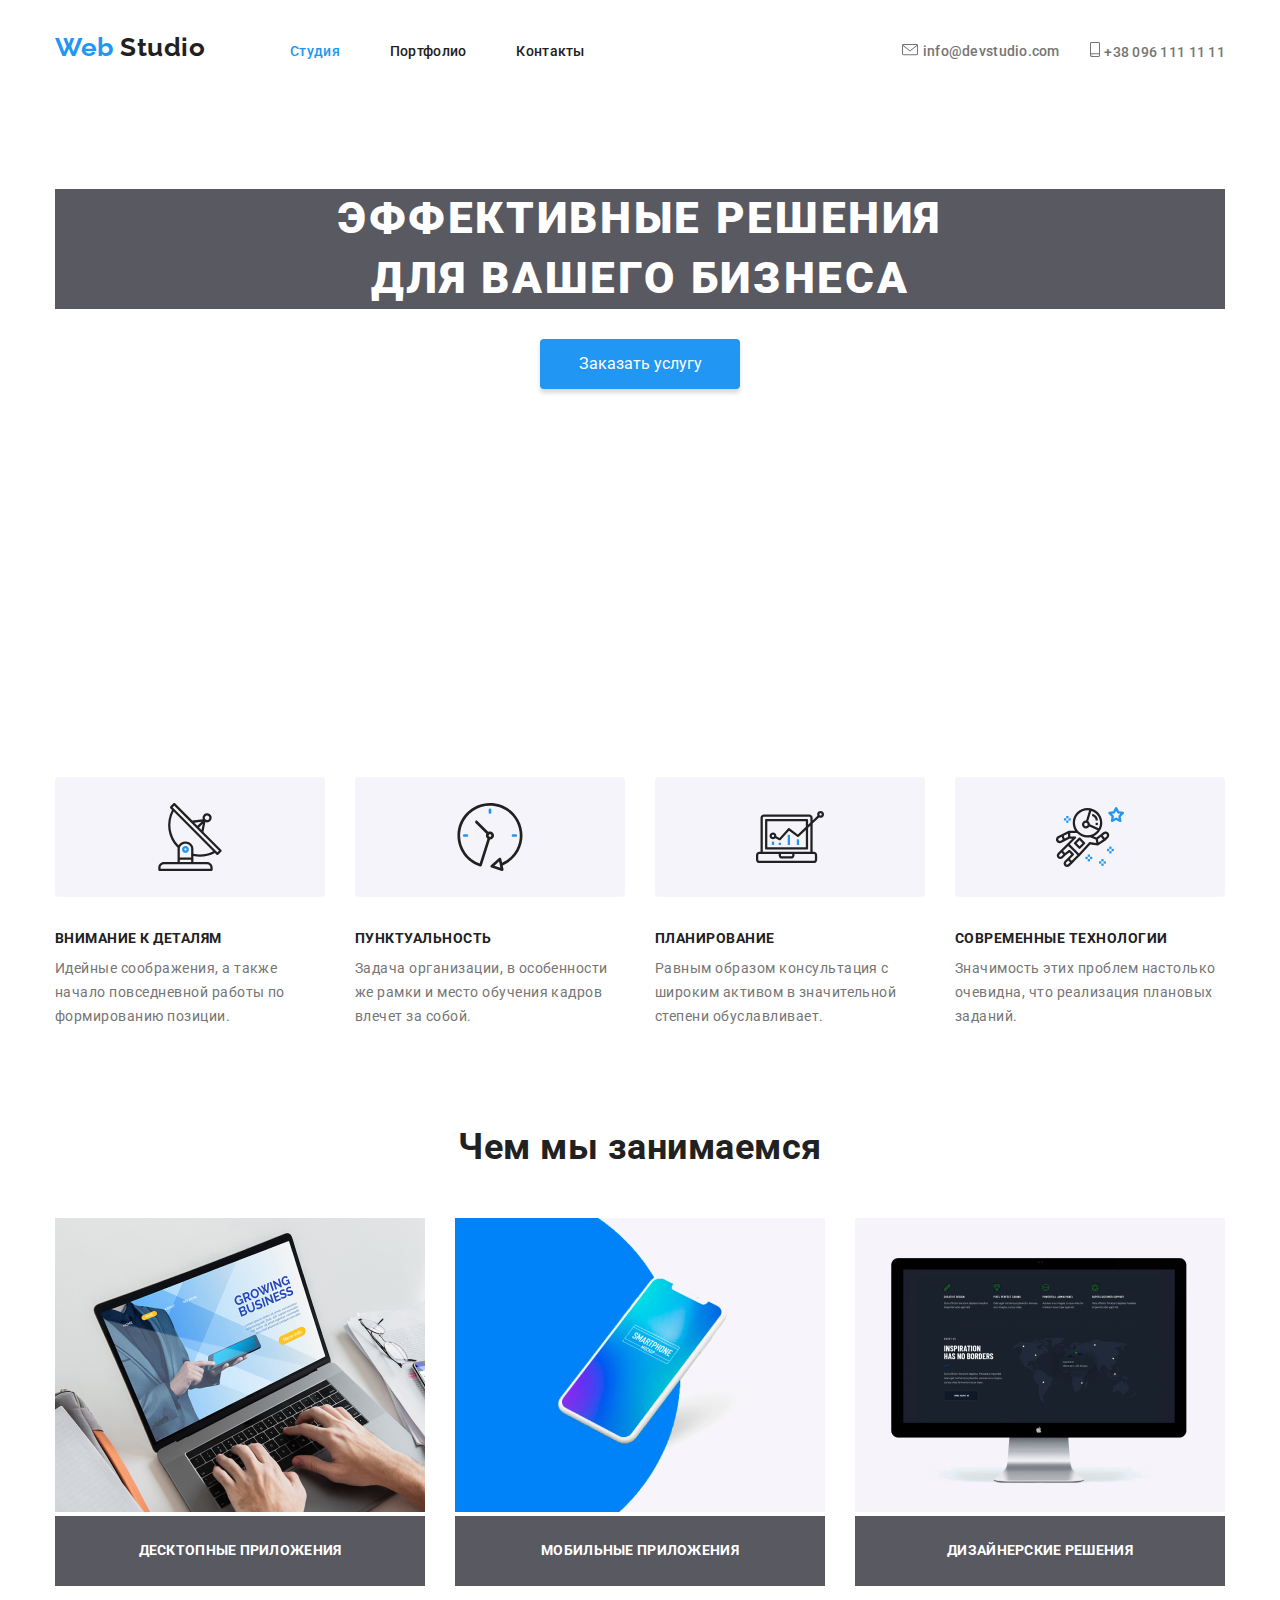
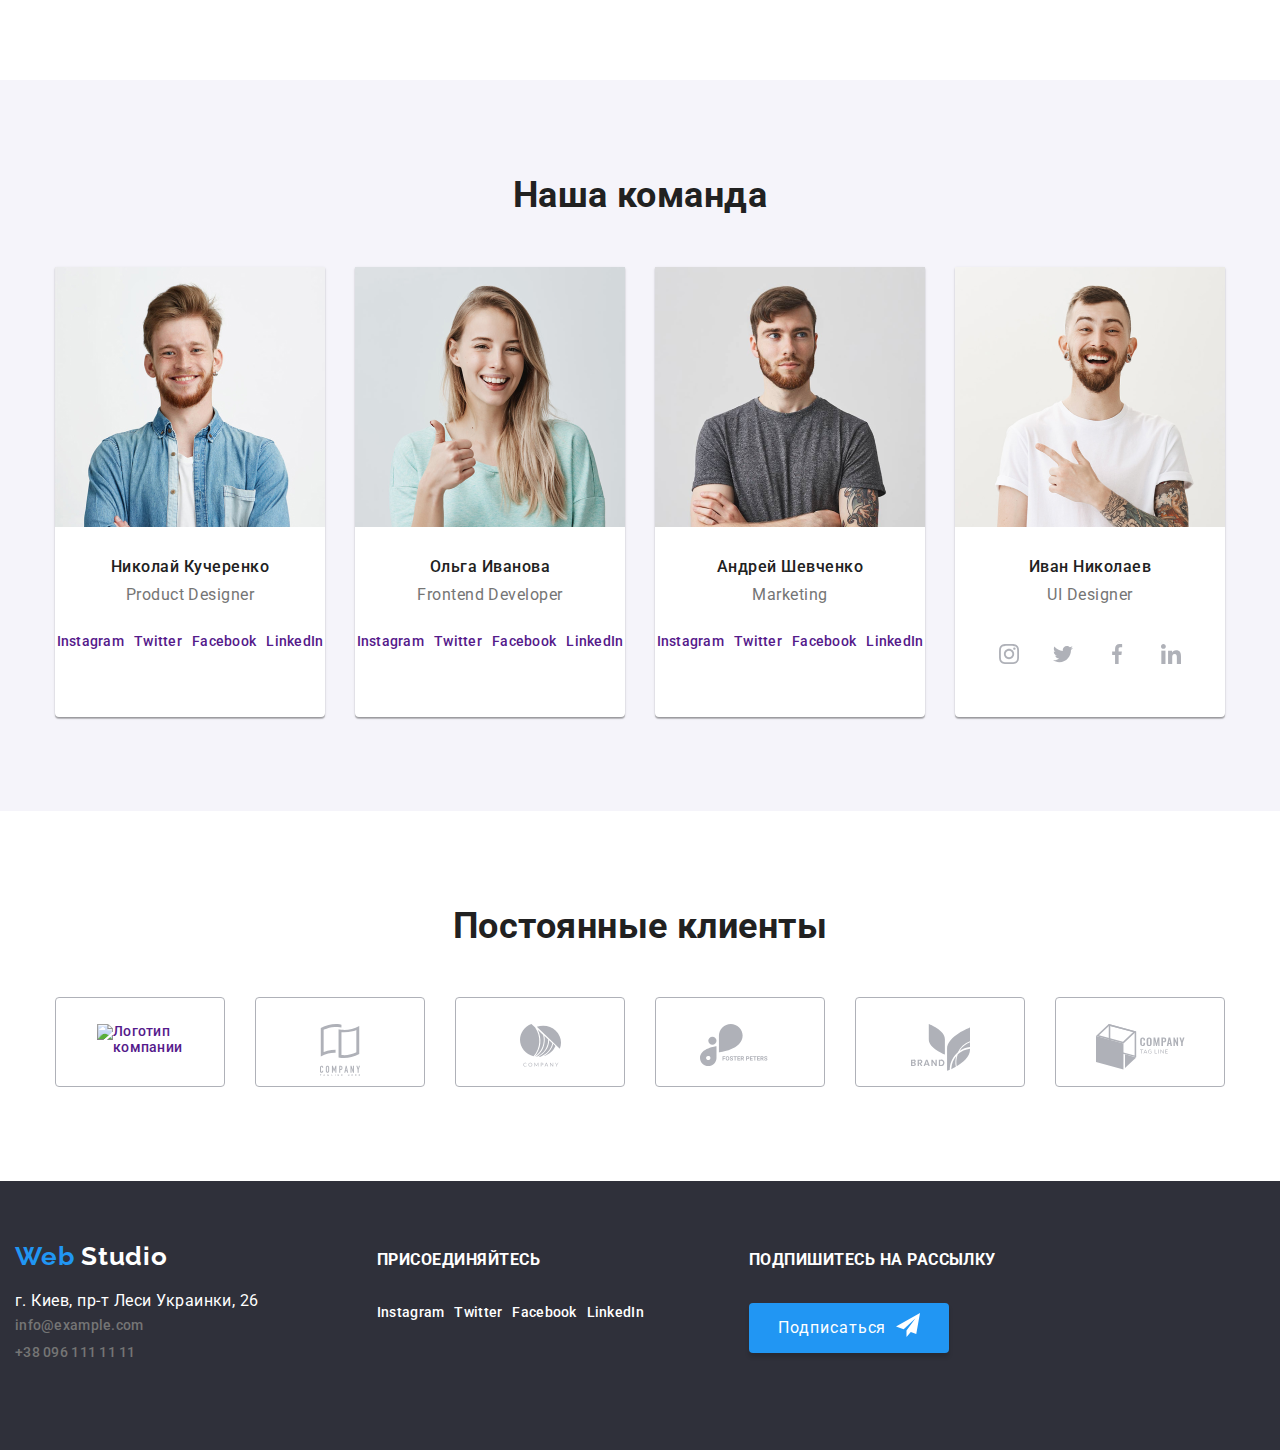
==== commit 264fd260: "Внесені останні правки" ====
--- a/index.html
+++ b/index.html
@@ -159,19 +159,19 @@
           <h3 class="name-team">Иван Николаев</h3>
           <p class="position-team">UI Designer</p>
 
-          <ul class="social-links">
-            <li class="social-item"><a href="" aria-label="Ссылка на Instagram">Instagram</a></li>
-            <li class="social-item"><a href="" aria-label="Ссылка на Twitter">Twitter</a></li>
-            <li class="social-item"><a href="" aria-label="Ссылка на Facebook">Facebook</a></li>
-            <li class="social-item"><a href="" aria-label="Ссылка на LinkedIn">LinkedIn</a></li>
-          </ul>
-
-          <!-- <ul>
-            <li><a href=""><img src="./img/ellipse_instagram.svg" alt="значек инстраграм"></a></li>
-            <li><a href=""><img src="./img/ellipse_twitter.svg" alt="значек твитер"></a></li>
-            <li><a href=""><img src="./img/ellipse_facebook.svg" alt="значек фейсбук"></a></li>
-            <li><a href=""><img src="./img/ellipse _linkedin.svg" alt="значек линкедин"></a></li>
+          <!--<ul class="social-links">
+            <li class="social-item"><a href="" aria-label="Ссылка на Instagram">Instagram</a></li>
+            <li class="social-item"><a href="" aria-label="Ссылка на Twitter">Twitter</a></li>
+            <li class="social-item"><a href="" aria-label="Ссылка на Facebook">Facebook</a></li>
+            <li class="social-item"><a href="" aria-label="Ссылка на LinkedIn">LinkedIn</a></li>
           </ul> -->
+
+           <ul class="social-links">
+            <li class="social-item"><a href=""><img src="./img/ellipse_instagram.svg" alt="значек инстраграм"></a></li>
+            <li class="social-item"><a href=""><img src="./img/ellipse_twitter.svg" alt="значек твитер"></a></li>
+            <li class="social-item"><a href=""><img src="./img/ellipse_facebook.svg" alt="значек фейсбук"></a></li>
+            <li class="social-item"><a href=""><img src="./img/ellipse _linkedin.svg" alt="значек линкедин"></a></li>
+          </ul> 
         </li>
       </ul>
       </div>
@@ -230,7 +230,7 @@
 
          <div class="appeal sign">
            <b class="appeal-text">Подпишитесь на рассылку</b>
-           <button type="button" class="button main">Подписаться</button>
+           <button type="button" class="button">Подписаться<i class="icon-sign"></i></button>
          </div>
        </div>
       </div>
--- a/css/common.css
+++ b/css/common.css
@@ -184,6 +184,12 @@
     background-color: #2F303A;
 }
 
+.container.footer {
+    width: 1200px;
+    height: 269px;
+    margin: 0;
+}
+
 .address,
 .footer .appeal-text,
 .footer .social-links a {
@@ -209,7 +215,6 @@
 }
 
 .address {
-    margin-bottom: 9px;
     margin-right: 59px;
 }
 
@@ -229,10 +234,15 @@
 
 .social-links {
     display: flex;
+    margin-bottom: 37px;
     justify-content: center;
     color: var(--secondary-text-color);
 }
 
+.footer .social-links {
+    margin-bottom: 0px;
+}
+
 .social-item:not(:last-child) {
     margin-right: 10px;
 }
@@ -243,8 +253,28 @@
 }
 
 .appeal .button {
+    margin: 0;
     display: inline-block;
-}
-
-
-
+    display: flex;
+    align-items: flex-start;
+    padding: 10px 29px;
+    letter-spacing: 0.06em;
+    width: 200px;
+    height: 50px;
+    box-shadow: 0px 4px 4px rgba(0, 0, 0, 0.15);
+    border-radius: 4px;
+    border: 0;
+}
+
+.icon-sign {
+    width: 24px;
+    background-image: url("../img/icon-send.svg");
+    padding-left: 5px;
+    padding-top: 20px;
+    padding-bottom: 5px;
+    padding-right: 5px;
+    position: absolute;
+    background-repeat : no-repeat;
+    margin-left: 118px;
+    }
+
--- a/css/main.css
+++ b/css/main.css
@@ -76,6 +76,7 @@
 }
 
 .occupation-item:not(:last-child){
+    display: block;
     margin-right: 30px;
 }
 
@@ -109,7 +110,15 @@
     margin-right: 30px;
 }
 
+.card-team {
+    width: 270px;
+    box-shadow: 0px 2px 1px rgba(0, 0, 0, 0.2), 0px 1px 1px rgba(0, 0, 0, 0.14), 0px 1px 3px rgba(0, 0, 0, 0.12);
+    border-radius: 0px 0px 4px 4px;
+    background-color: #ffffff;
+}
+
 .photo-team {
+    display: block;
     margin-bottom: 30px;
 }
 
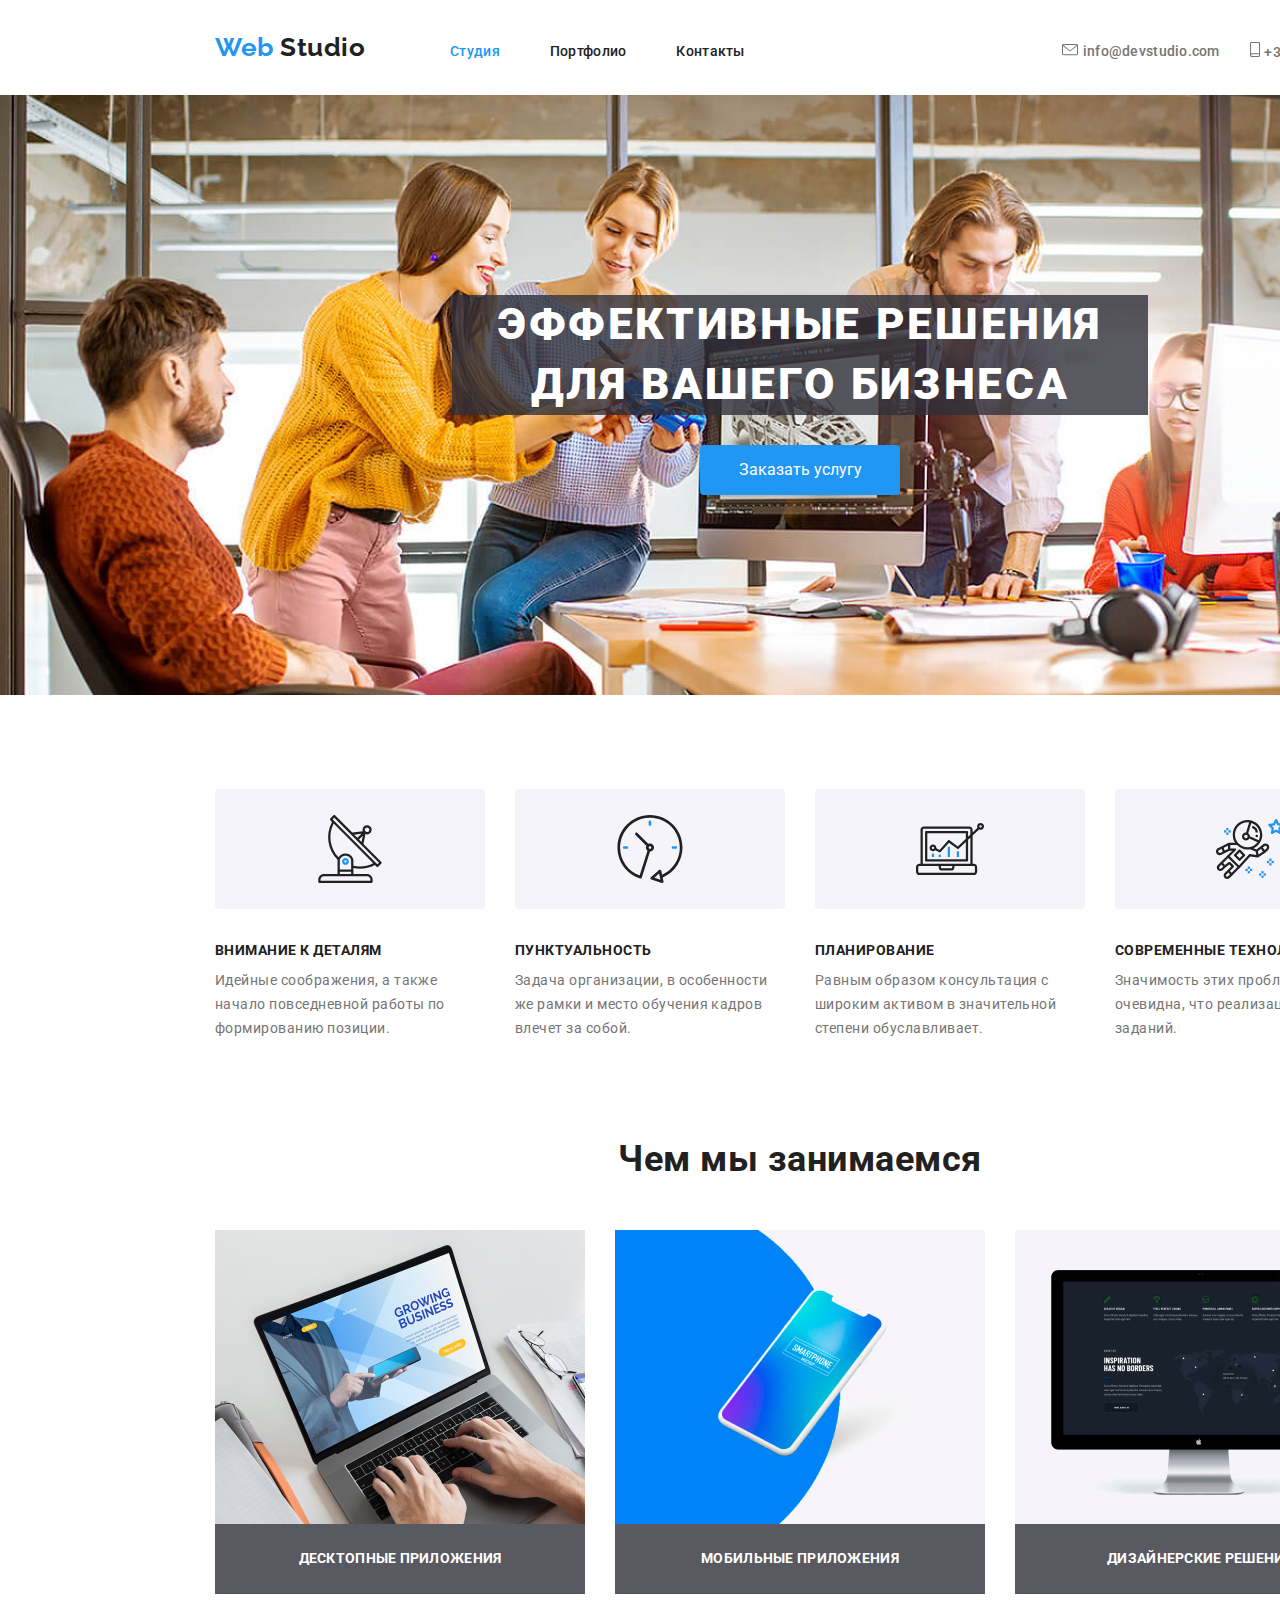
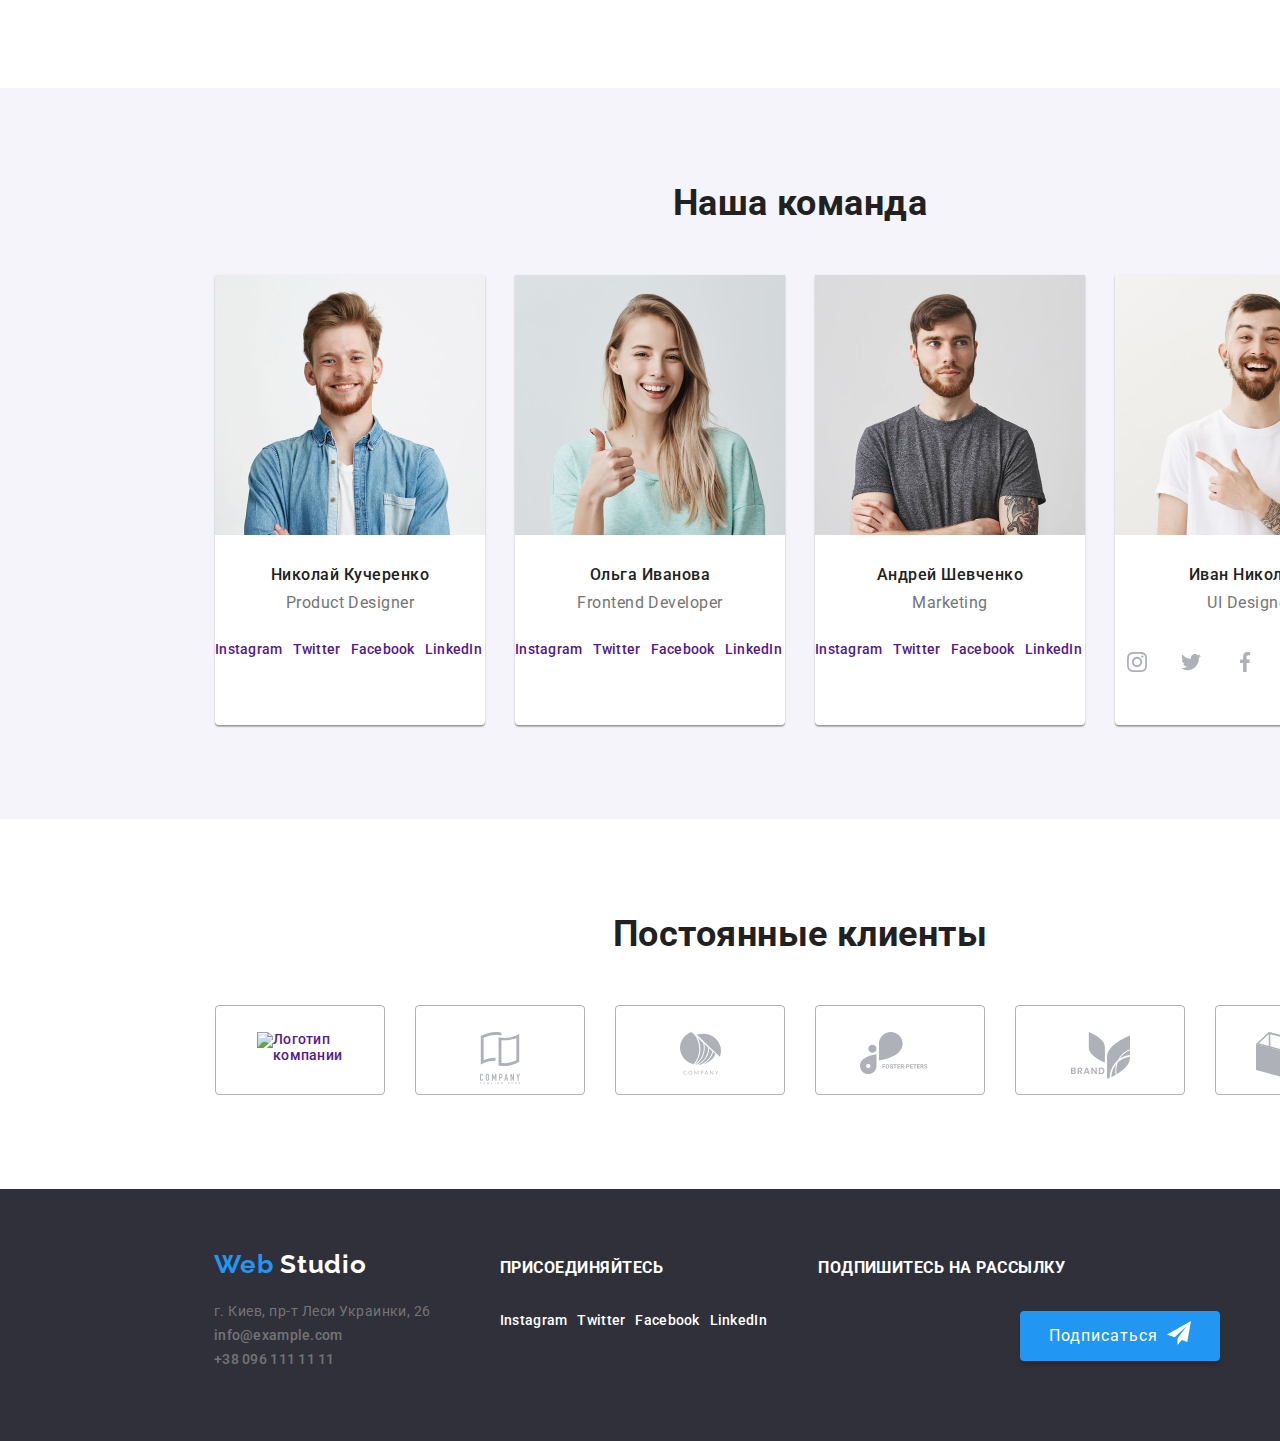
==== commit 12adfe95: "Додав задній фон героя і усунув недоліки" ====
--- a/index.html
+++ b/index.html
@@ -40,12 +40,14 @@
     <main>
  
     <!--Секция шапка или герой-->
-    <div class="container">
-      <section class="section hero">
+    
+    <section class="section hero">
+      
         <h1 class="section-title main-title">Эффективные решения <br> для вашего бизнеса</h1>
         <button type="button" class="button main">Заказать услугу</button>
-      </section>
-    </div>
+    
+    </section>
+    
 
     <!--Секция Особенности нашей работы-->
     <section class="section">
@@ -88,21 +90,21 @@
       <ul class="occupation">
         <li class="occupation-item">
           <a href="">
-            <img src="./img/leptop.jpg" alt="ноутбук" width="370">
+            <img class="occupation-image" src="./img/leptop.jpg" alt="ноутбук" width="370">
             <h3 class="occupation-type">Десктопные приложения</h3>
           </a>
         </li>
 
         <li class="occupation-item">
           <a href="">
-            <img src="./img/smartphone.jpg" alt="смартфон" width="370">
+            <img class="occupation-image" src="./img/smartphone.jpg" alt="смартфон" width="370">
             <h3 class="occupation-type">Мобильные приложения</h3>
           </a>
         </li>
 
         <li class="occupation-item">
           <a href="">
-            <img src="./img/monitor.jpg" alt="монитор" width="370">
+            <img class="occupation-image" src="./img/monitor.jpg" alt="монитор" width="370">
             <h3 class="occupation-type">Дизайнерские решения</h3>
           </a>
         </li>
@@ -198,7 +200,7 @@
       <div class="container footer">
         <address class="address">
           <a href="/" class="logo"><span>Web</span> Studio</a>
-          <p class="address">г. Киев, пр-т Леси Украинки, 26</p>
+          <p class="address-street">г. Киев, пр-т Леси Украинки, 26</p>
           <ul class="contacts-link">
             <li><a href="mailto:info@example.com" target="_blank" rel="noopener noreferrer">
               info@example.com</a></li>
--- a/css/common.css
+++ b/css/common.css
@@ -64,6 +64,11 @@
     /*outline: solid 2px tomato;*/
 }
 
+.section,
+.page-header {
+    width: 1600px;
+}
+
 /*Page header*/
 
 .header {
@@ -80,7 +85,7 @@
 
 .main-title {
     color: var(--primary-white-color);
-    background-color: rgba(47, 48, 58, 0.8);
+    /*background-color: rgba(47, 48, 58, 0.8);*/
 }
 
 .logo {
@@ -157,6 +162,12 @@
     font-size: 16px;
     line-height: 1.875;
     border: 0; 
+    margin-bottom: 200px;
+    padding: 10px 32px;
+    min-width: 200px;
+    height: 50px;
+    border-radius: 4px;
+    box-shadow: 0px 4px 4px rgba(0, 0, 0, 0.15);
 }
 
 .button,
@@ -182,12 +193,16 @@
 
 footer {
     background-color: #2F303A;
+    width: 1600px;
+    height: 252px;
 }
 
 .container.footer {
-    width: 1200px;
-    height: 269px;
-    margin: 0;
+    background-color: #2F303A;
+    width: 1600px;
+    height: 252px;
+    margin: 0;
+    padding: 60px 214px;
 }
 
 .address,
@@ -198,6 +213,7 @@
 }
 
 .footer .logo {
+    margin: 0;
     margin-bottom: 20px;
     font-family: Raleway, sans-serif;
     font-weight: bold;
@@ -207,6 +223,13 @@
     color: var(--primary-white-color);
 }
 
+.address {
+    margin: 0;
+    margin-right: 69px;
+    font-size: 14px;
+    line-height: 1.71;
+}
+
 .address .contacts-link {
     margin-bottom: 9px;
     line-height: 1.71;
@@ -214,28 +237,21 @@
     color: rgba(255, 255, 255, 0.6);
 }
 
-.address {
-    margin-right: 59px;
-}
-
 .appeal-list {
     display: flex;
-}
-
-.appeal:not(:last-child) {
-    margin-right: 105px;
 }
 
 .appeal-text {
     text-transform: uppercase;
     display: inline-block;
     margin-bottom: 33px;
+    margin-right: 155px;
 }
 
 .social-links {
     display: flex;
     margin-bottom: 37px;
-    justify-content: center;
+    justify-content: flex-start;
     color: var(--secondary-text-color);
 }
 
@@ -250,13 +266,15 @@
 .appeal.sign {
     display: flex;
     flex-direction: column;
+    /*width: 582.5px;*/
+    width: calc(100% - 15px)/2;
 }
 
 .appeal .button {
     margin: 0;
     display: inline-block;
     display: flex;
-    align-items: flex-start;
+    align-self: flex-end;
     padding: 10px 29px;
     letter-spacing: 0.06em;
     width: 200px;
--- a/css/main.css
+++ b/css/main.css
@@ -1,4 +1,15 @@
 /*Секция герой*/
+
+.section.hero {
+    display: block;
+    padding: 200px 452px;
+    margin: 0;
+    margin-left: auto;
+    margin-right: auto;
+    background-image: url(../img/Header-img.jpg);
+    width: 1600px;
+    height: 600px;
+}
 
 .section-title.main-title {
     margin-bottom: 30px;
@@ -7,19 +18,11 @@
     line-height: 1.36;
     letter-spacing: 0.06em;
     text-transform: uppercase;
+    background-color: rgba(47, 48, 58, 0.8);
 }
 
 .hero {
     text-align: center;
-}
-
-.button {
-    margin-bottom: 200px;
-    padding: 10px 32px;
-    min-width: 200px;
-    height: 50px;
-    border-radius: 4px;
-    box-shadow: 0px 4px 4px rgba(0, 0, 0, 0.15);
 }
 
 /*Стилизация заголовков*/
@@ -78,6 +81,11 @@
 .occupation-item:not(:last-child){
     display: block;
     margin-right: 30px;
+}
+
+.occupation-image {
+    display: block;
+    margin: 0;
 }
 
 .occupation-type {
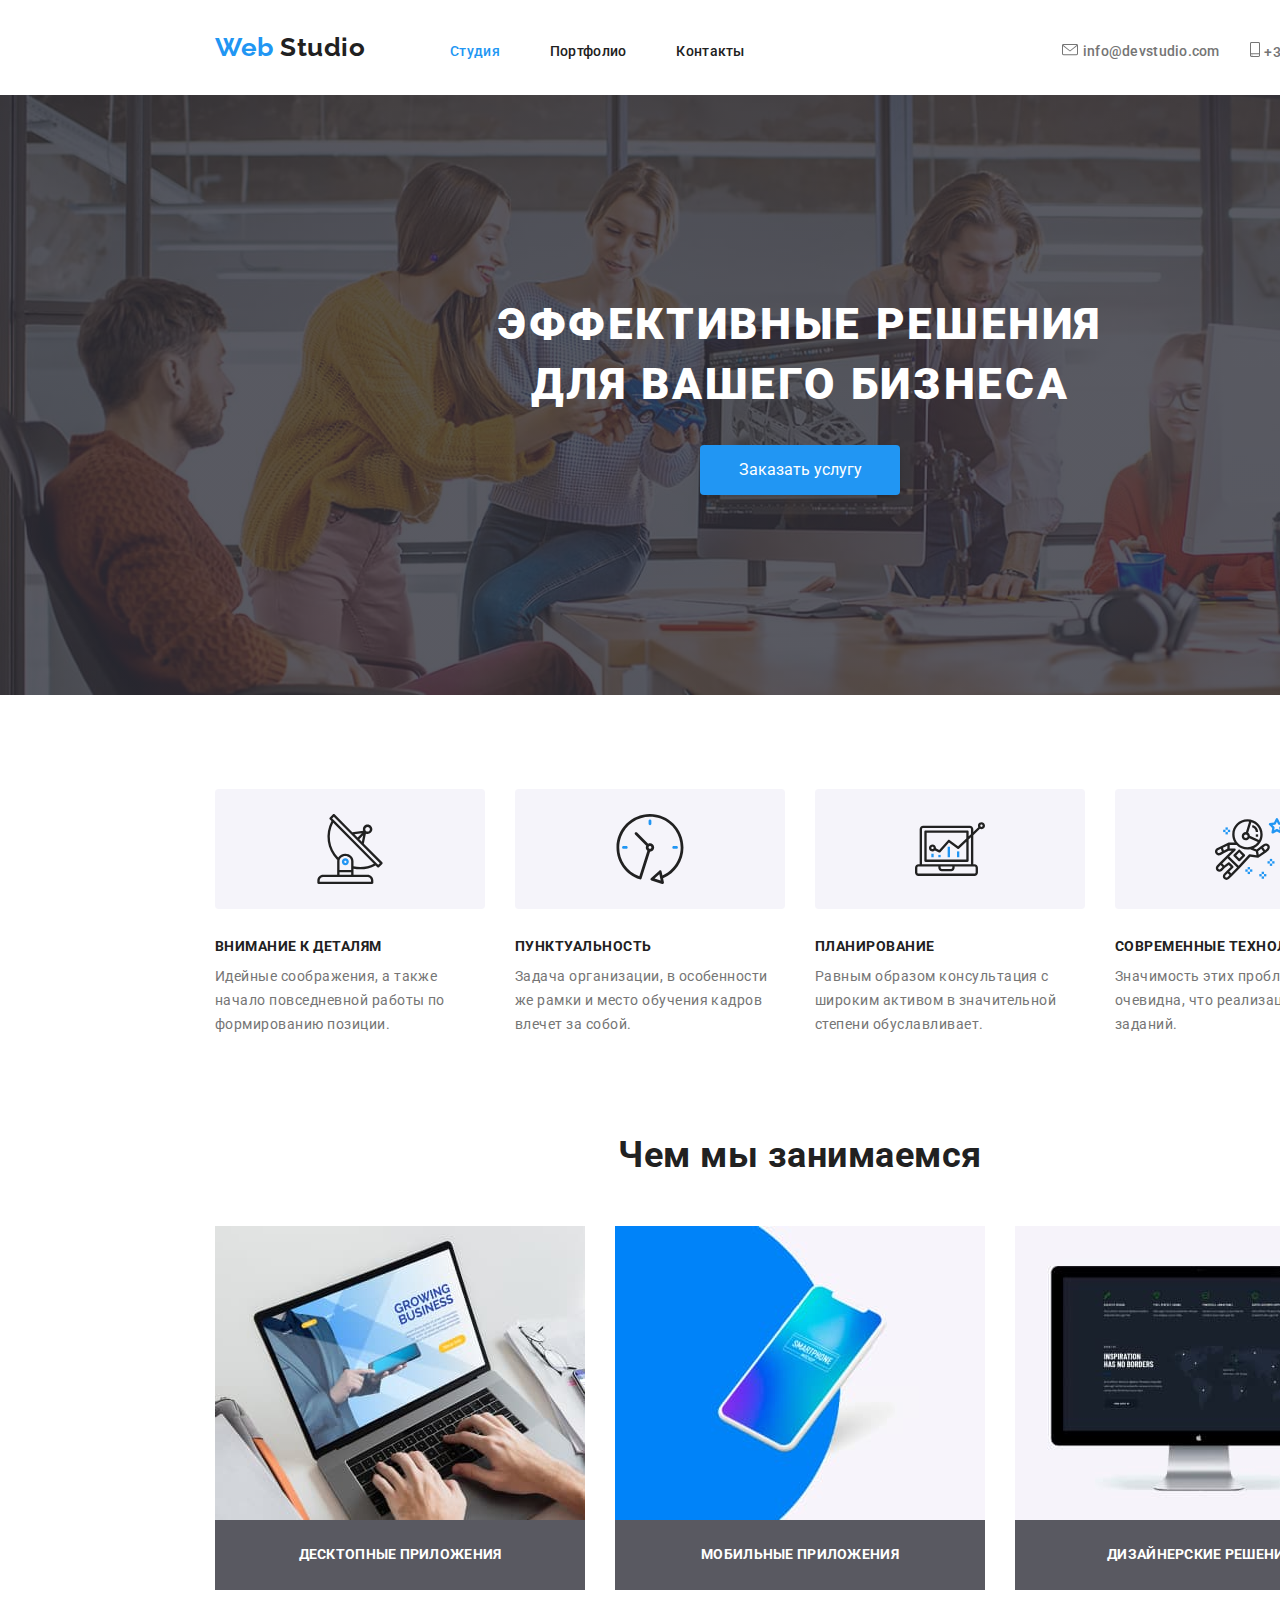
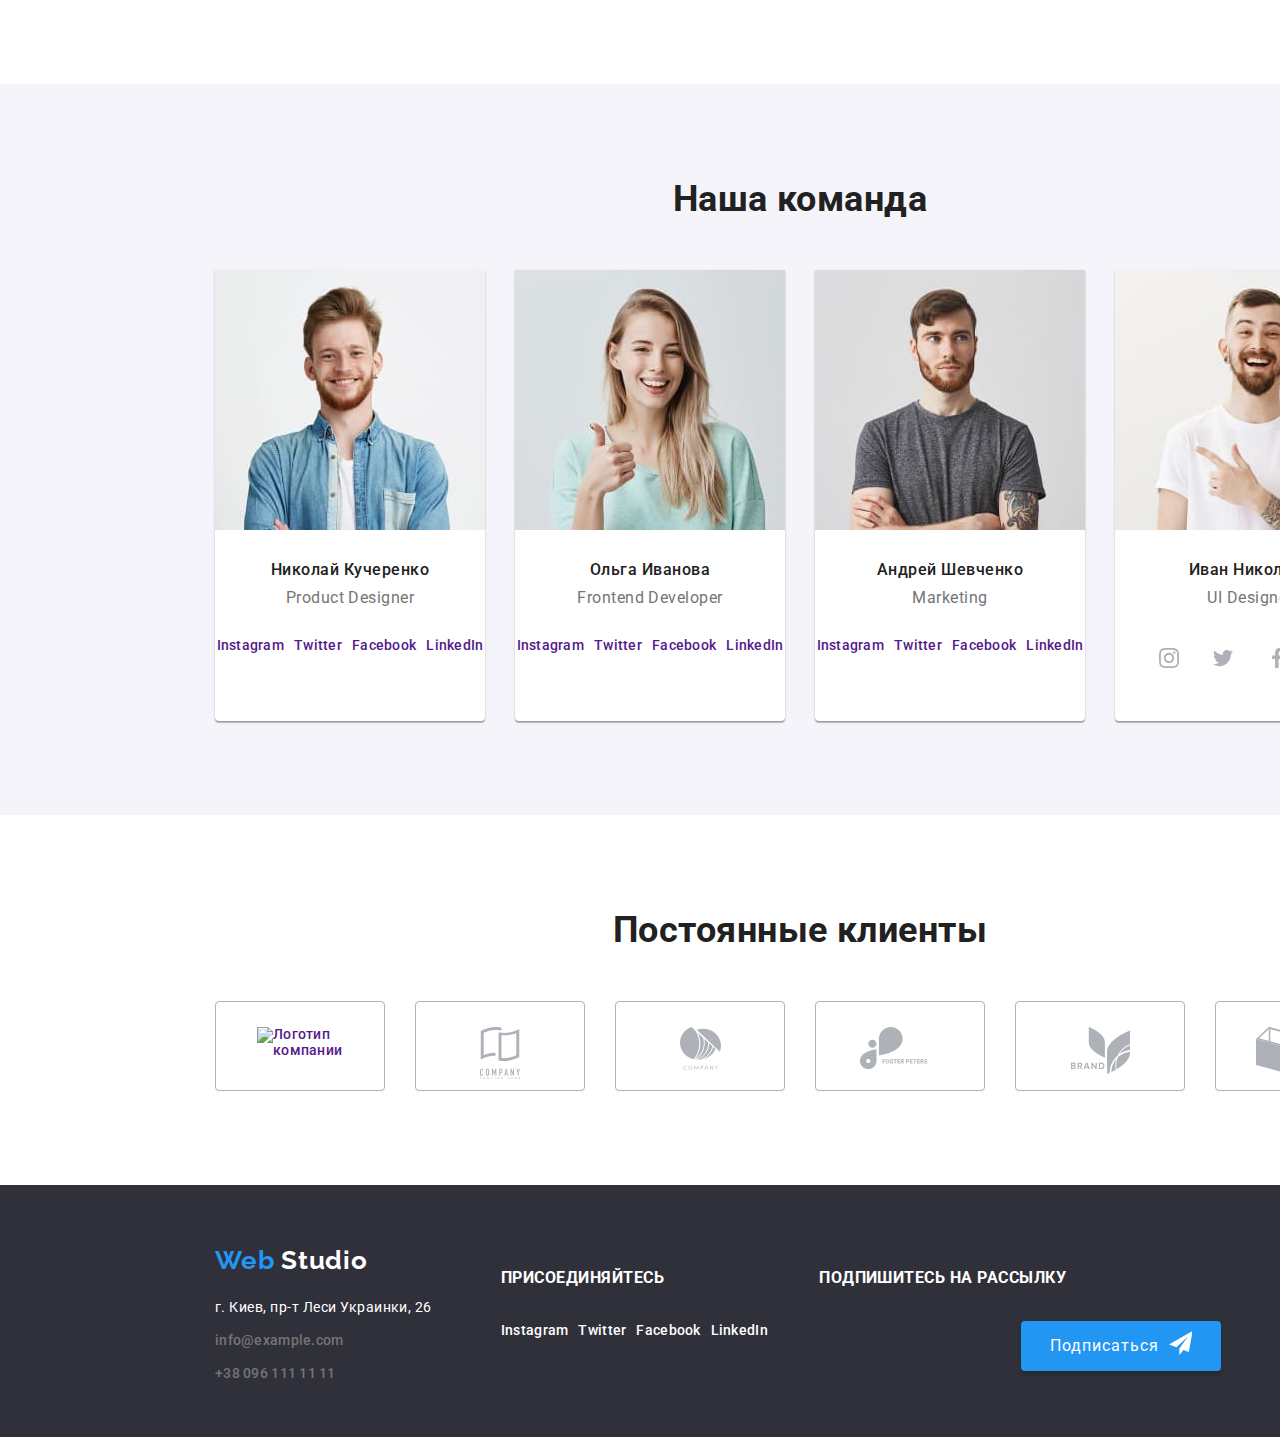
==== commit 6ab3a960: "Виправлені всі знайдені мною помилки" ====
--- a/index.html
+++ b/index.html
@@ -23,13 +23,13 @@
         </nav>
   
         <ul class="contacts-link">
-          <li class="contacts-item">
+          <li class="contacts-item mail">
             <img src="./img/envelope.svg" alt="конверт">
             <a href="mailto:info@devstudio.com" target="_blank" rel="noopener noreferrer">
               info@devstudio.com</a>
           </li>
   
-          <li class="contacts-item">
+          <li class="contacts-item phone">
             <img src="./img/smartphone.svg" alt="смартфон">
             <a href="tel:+380961111111">+38 096 111 11 11</a>
           </li>
@@ -55,28 +55,24 @@
         <h2 class="section-title visually-hidden">Особенности нашей работы</h2>
 
         <ul class="advantages">
-          <li class="holder">
-            <img class="holder-img" src="./img/antenna.svg" alt="антенна">
+          <li class="holder icon-antenna">
             <h3>Внимание к деталям</h3>
-            <p>Идейные соображения, а также начало повседневной работы по формированию позиции.</p>
-          </li>
-
-          <li class="holder">
-            <img class="holder-img" src="./img/clock.svg" alt="часы">
+            <p class="holder-item">Идейные соображения, а также начало повседневной работы по формированию позиции.</p>
+          </li>
+
+          <li class="holder icon-clock">
             <h3>Пунктуальность</h3>
-            <p>Задача организации, в особенности же рамки и место обучения кадров влечет за собой.</p>
-          </li>
-
-          <li class="holder">
-            <img class="holder-img" src="./img/diagram.svg" alt="диаграмма в ноутбуке">
+            <p class="holder-item">Задача организации, в особенности же рамки и место обучения кадров влечет за собой.</p>
+          </li>
+
+          <li class="holder icon-diagram">
             <h3>Планирование</h3>
-            <p>Равным образом консультация с широким активом в значительной степени обуславливает.</p>
-          </li>
-
-          <li class="holder">
-            <img class="holder-img" src="./img/astronaut.svg" alt="астронавт">
+            <p class="holder-item">Равным образом консультация с широким активом в значительной степени обуславливает.</p>
+          </li>
+
+          <li class="holder icon-astronaut">
             <h3>Современные технологии</h3>
-            <p>Значимость этих проблем настолько очевидна, что реализация плановых заданий.</p>
+            <p class="holder-item">Значимость этих проблем настолько очевидна, что реализация плановых заданий.</p>
           </li>
         </ul>
       </div>
@@ -131,7 +127,7 @@
         </li>
 
         <li class="card-team">
-          <img class="photo-team" src="./img/olga_ivanova.png" alt="фото Ольга Иванова" width="270">
+          <img class="photo-team" src="./img/olga_ivanova.jpg" alt="фото Ольга Иванова" width="270">
           <h3 class="name-team">Ольга Иванова</h3>
           <p class="position-team">Frontend Developer</p>
 
@@ -144,7 +140,7 @@
         </li>
 
         <li class="card-team">
-          <img class="photo-team" src="./img/andrey_schevchenko.png" alt="фото Андрей Шевченко" width="270">
+          <img class="photo-team" src="./img/andrey_schevchenko.jpg" alt="фото Андрей Шевченко" width="270">
           <h3 class="name-team">Андрей Шевченко</h3>
           <p class="position-team">Marketing</p>
 
@@ -157,7 +153,7 @@
         </li>
 
         <li class="card-team">
-          <img class="photo-team" src="./img/ivan_nikolaev.png" alt="фото Иван Николаев" width="270">
+          <img class="photo-team" src="./img/ivan_nikolaev.jpg" alt="фото Иван Николаев" width="270">
           <h3 class="name-team">Иван Николаев</h3>
           <p class="position-team">UI Designer</p>
 
@@ -200,11 +196,11 @@
       <div class="container footer">
         <address class="address">
           <a href="/" class="logo"><span>Web</span> Studio</a>
-          <p class="address-street">г. Киев, пр-т Леси Украинки, 26</p>
+          <p class="address-street address-item">г. Киев, пр-т Леси Украинки, 26</p>
           <ul class="contacts-link">
-            <li><a href="mailto:info@example.com" target="_blank" rel="noopener noreferrer">
+            <li class="address-item"><a href="mailto:info@example.com" target="_blank" rel="noopener noreferrer">
               info@example.com</a></li>
-            <li><a href="tel:+380961111111">+38 096 111 11 11</a></li>
+            <li class="address-item"><a href="tel:+380961111111">+38 096 111 11 11</a></li>
           </ul>
         </address>
       
@@ -232,7 +228,7 @@
 
          <div class="appeal sign">
            <b class="appeal-text">Подпишитесь на рассылку</b>
-           <button type="button" class="button">Подписаться<i class="icon-sign"></i></button>
+           <button type="button" class="button">Подписаться </button>
          </div>
        </div>
       </div>
--- a/css/common.css
+++ b/css/common.css
@@ -65,7 +65,7 @@
 }
 
 .section,
-.page-header {
+.page-header{
     width: 1600px;
 }
 
@@ -185,27 +185,21 @@
 
  /*Стилизация футера*/
 
-.footer {
-    display: flex;
-    align-items: baseline;
-    padding: 60px 15px;
-}
-
 footer {
     background-color: #2F303A;
     width: 1600px;
     height: 252px;
 }
 
-.container.footer {
-    background-color: #2F303A;
-    width: 1600px;
-    height: 252px;
-    margin: 0;
-    padding: 60px 214px;
+.footer {
+    display: flex;
+    align-items: center;
+    justify-content: flex-start;   
+    padding: 60px 15px;
 }
 
 .address,
+.address-street,
 .footer .appeal-text,
 .footer .social-links a {
     font-style: normal;
@@ -231,10 +225,11 @@
 }
 
 .address .contacts-link {
+    color: rgba(255, 255, 255, 0.6);
+}
+
+.address-item {
     margin-bottom: 9px;
-    line-height: 1.71;
-    letter-spacing: 0.03em;
-    color: rgba(255, 255, 255, 0.6);
 }
 
 .appeal-list {
@@ -267,14 +262,12 @@
     display: flex;
     flex-direction: column;
     /*width: 582.5px;*/
-    width: calc(100% - 15px)/2;
 }
 
 .appeal .button {
     margin: 0;
-    display: inline-block;
-    display: flex;
-    align-self: flex-end;
+    display: inline-flex;
+    margin-left: auto;
     padding: 10px 29px;
     letter-spacing: 0.06em;
     width: 200px;
@@ -284,15 +277,11 @@
     border: 0;
 }
 
-.icon-sign {
+.appeal .button::after {
+    content: "";
     width: 24px;
+    height: 24px;
     background-image: url("../img/icon-send.svg");
-    padding-left: 5px;
-    padding-top: 20px;
-    padding-bottom: 5px;
-    padding-right: 5px;
-    position: absolute;
-    background-repeat : no-repeat;
-    margin-left: 118px;
+    margin-left: 10px;
     }
 
--- a/css/main.css
+++ b/css/main.css
@@ -2,13 +2,23 @@
 
 .section.hero {
     display: block;
+    background-image: linear-gradient(
+        to right,
+        rgba(47, 48, 58, 0.8),
+        rgba(47, 48, 58, 0.8)
+    ),
+    url(../img/Header-img.jpg);
+    max-width: 1600px;
+    height: 600px;
+    background-repeat: no-repeat;
+    background-size: contain;
+    background-position: center;
     padding: 200px 452px;
     margin: 0;
     margin-left: auto;
     margin-right: auto;
-    background-image: url(../img/Header-img.jpg);
-    width: 1600px;
-    height: 600px;
+    text-align: center;
+    background-color: rgba(47, 48, 58, 0.8);
 }
 
 .section-title.main-title {
@@ -18,11 +28,6 @@
     line-height: 1.36;
     letter-spacing: 0.06em;
     text-transform: uppercase;
-    background-color: rgba(47, 48, 58, 0.8);
-}
-
-.hero {
-    text-align: center;
 }
 
 /*Стилизация заголовков*/
@@ -39,15 +44,45 @@
 
 .advantages {
     display: flex;
-    padding: 0;
-    margin-top: 0;
-}
-
-.holder:not(:last-child) {
-    margin-right: 30px;
-}
-
-.holder-img {
+    margin: 0;
+}
+
+.holder:not(:nth-child(4n)) {
+    margin-right: 30px;
+}
+
+.holder {
+    width: 270px;
+}
+
+.holder::before {
+    display: block;
+    content: "";
+    height: 120px;
+    background-repeat: no-repeat;
+    background-position: center;
+    background-color: #F5F4FA;
+    border-radius: 4px;
+    margin-bottom: 30px;
+}
+
+.icon-antenna::before {
+    background-image: url(../img/antenna.svg);
+}
+
+.icon-clock::before {
+    background-image: url(../img/clock.svg);
+}
+
+.icon-diagram::before {
+    background-image: url(../img/diagram.svg);
+}
+
+.icon-astronaut::before {
+    background-image: url(../img/astronaut.svg);
+}
+
+/*.holder-img {
     margin-bottom: 30px;
     padding: 25px 101px;
     width: 270px;
@@ -55,7 +90,7 @@
     background-color: var(--secondary-background-color);
     border-radius: 4px;
     text-align: center;
-}
+}*/
 
 .holder>h3 {
     margin-bottom: 10px;
@@ -64,8 +99,7 @@
     text-transform: uppercase;
 }
 
-.holder>p {
-    display: inline-block;
+.holder-item {
     width: 270px;
     height: 75px;
     font-size: 14px;
@@ -78,7 +112,7 @@
     display: flex;
 }
 
-.occupation-item:not(:last-child){
+.occupation-item:not(:nth-child(3n)){
     display: block;
     margin-right: 30px;
 }
@@ -114,7 +148,7 @@
     display: flex;
 }
 
-.card-team:not(:last-child) {
+.card-team:not(:nth-child(4n)) {
     margin-right: 30px;
 }
 
@@ -123,6 +157,10 @@
     box-shadow: 0px 2px 1px rgba(0, 0, 0, 0.2), 0px 1px 1px rgba(0, 0, 0, 0.14), 0px 1px 3px rgba(0, 0, 0, 0.12);
     border-radius: 0px 0px 4px 4px;
     background-color: #ffffff;
+}
+
+.card-team .social-links {
+    justify-content: center;
 }
 
 .photo-team {
@@ -162,7 +200,7 @@
     border-radius: 4px;
 }
 
-.icon-client:not(:last-child) {
+.icon-client:not(:nth-child(6n)) {
     margin-right: 30px;
 }
 
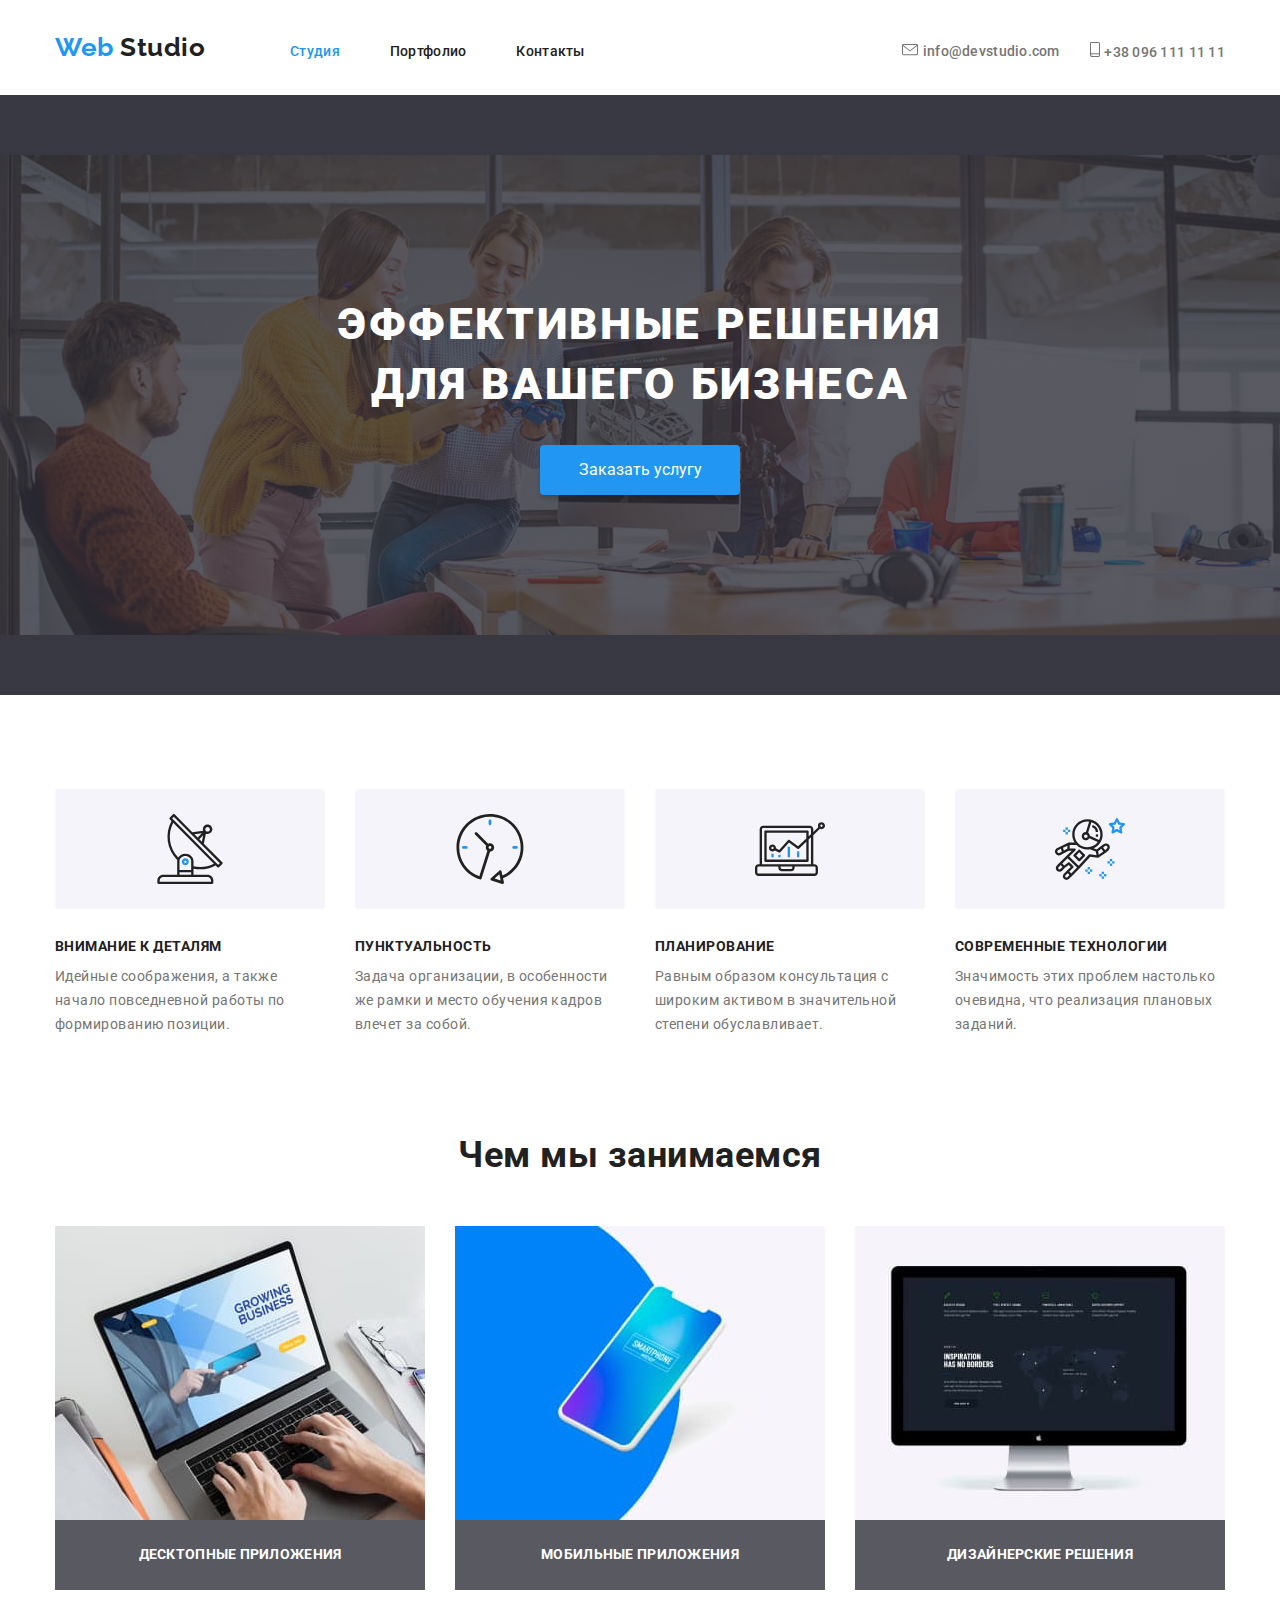
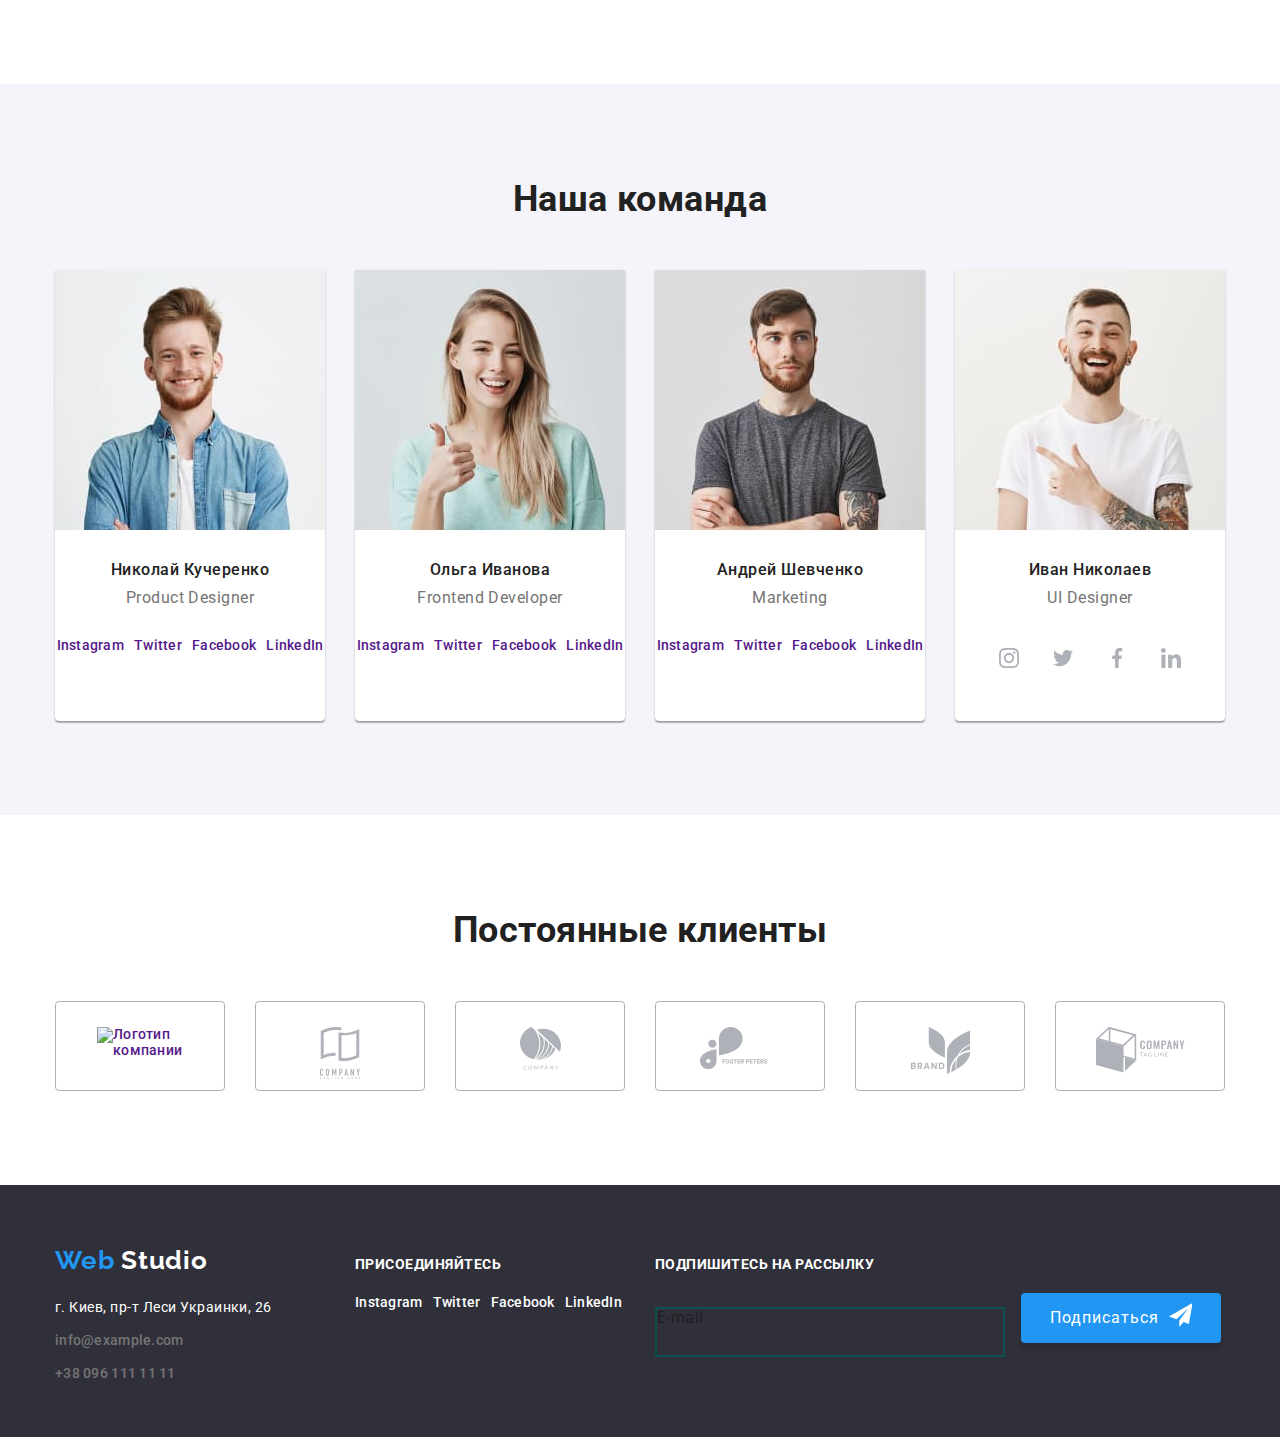
==== commit 53caed4a: "Відкоригований футер" ====
--- a/index.html
+++ b/index.html
@@ -194,7 +194,7 @@
     <!-- Секция Футера -->
     <footer>
       <div class="container footer">
-        <address class="address">
+        <address class="address flex">
           <a href="/" class="logo"><span>Web</span> Studio</a>
           <p class="address-street address-item">г. Киев, пр-т Леси Украинки, 26</p>
           <ul class="contacts-link">
@@ -203,9 +203,8 @@
             <li class="address-item"><a href="tel:+380961111111">+38 096 111 11 11</a></li>
           </ul>
         </address>
-      
-       <div class="appeal-list">
-          <div class="appeal">
+             
+          <div class="appeal flex">
             <b class="appeal-text">Присоединяйтесь</b>
             <ul class="social-links">
              <li class="social-item"><a href="https://instagram.com" target="_blank" rel="noopener noreferrer" 
@@ -226,11 +225,12 @@
             </ul>
          </div>
 
-         <div class="appeal sign">
+         <div class="appeal sign flex">
            <b class="appeal-text">Подпишитесь на рассылку</b>
+           <span class="e-mail">E-mail</span>
            <button type="button" class="button">Подписаться </button>
          </div>
-       </div>
+       
       </div>
     </footer>
   </body>
--- a/css/common.css
+++ b/css/common.css
@@ -62,11 +62,6 @@
     margin-right: auto;
     width: 1200px;
     /*outline: solid 2px tomato;*/
-}
-
-.section,
-.page-header{
-    width: 1600px;
 }
 
 /*Page header*/
@@ -187,15 +182,15 @@
 
 footer {
     background-color: #2F303A;
-    width: 1600px;
     height: 252px;
 }
 
-.footer {
-    display: flex;
-    align-items: center;
+.container.footer {
+    display: flex;
+    align-items: baseline;
     justify-content: flex-start;   
     padding: 60px 15px;
+    width: 1200px;
 }
 
 .address,
@@ -217,12 +212,21 @@
     color: var(--primary-white-color);
 }
 
+.flex:not(:last-child) {
+    width: calc((50% - 45px)/2);
+    margin-right: 30px;
+}
+
 .address {
     margin: 0;
-    margin-right: 69px;
     font-size: 14px;
     line-height: 1.71;
-}
+    /*outline: solid 2px tan ;*/
+}
+
+/*.appeal {
+    outline: solid 2px tan ;
+}*/
 
 .address .contacts-link {
     color: rgba(255, 255, 255, 0.6);
@@ -232,15 +236,12 @@
     margin-bottom: 9px;
 }
 
-.appeal-list {
-    display: flex;
-}
-
 .appeal-text {
+    display: block;
+    font-size: 14px;
+    line-height: 1.14;
     text-transform: uppercase;
-    display: inline-block;
-    margin-bottom: 33px;
-    margin-right: 155px;
+    margin-bottom: 20px;
 }
 
 .social-links {
@@ -251,7 +252,7 @@
 }
 
 .footer .social-links {
-    margin-bottom: 0px;
+    margin-bottom: 0;
 }
 
 .social-item:not(:last-child) {
@@ -259,9 +260,16 @@
 }
 
 .appeal.sign {
-    display: flex;
-    flex-direction: column;
-    /*width: 582.5px;*/
+    display: block;
+    width: calc(50%-15px);
+}
+
+.e-mail {
+    display: inline-block;
+    width: 350px;
+    height: 50px;
+    margin-right: 12px;
+    border: solid 2px rgb(13, 80, 80);
 }
 
 .appeal .button {
--- a/css/main.css
+++ b/css/main.css
@@ -1,6 +1,6 @@
 /*Секция герой*/
 
-.section.hero {
+.hero {
     display: block;
     background-image: linear-gradient(
         to right,
@@ -8,15 +8,12 @@
         rgba(47, 48, 58, 0.8)
     ),
     url(../img/Header-img.jpg);
-    max-width: 1600px;
     height: 600px;
     background-repeat: no-repeat;
     background-size: contain;
     background-position: center;
-    padding: 200px 452px;
+    padding: 200px 252px;
     margin: 0;
-    margin-left: auto;
-    margin-right: auto;
     text-align: center;
     background-color: rgba(47, 48, 58, 0.8);
 }
